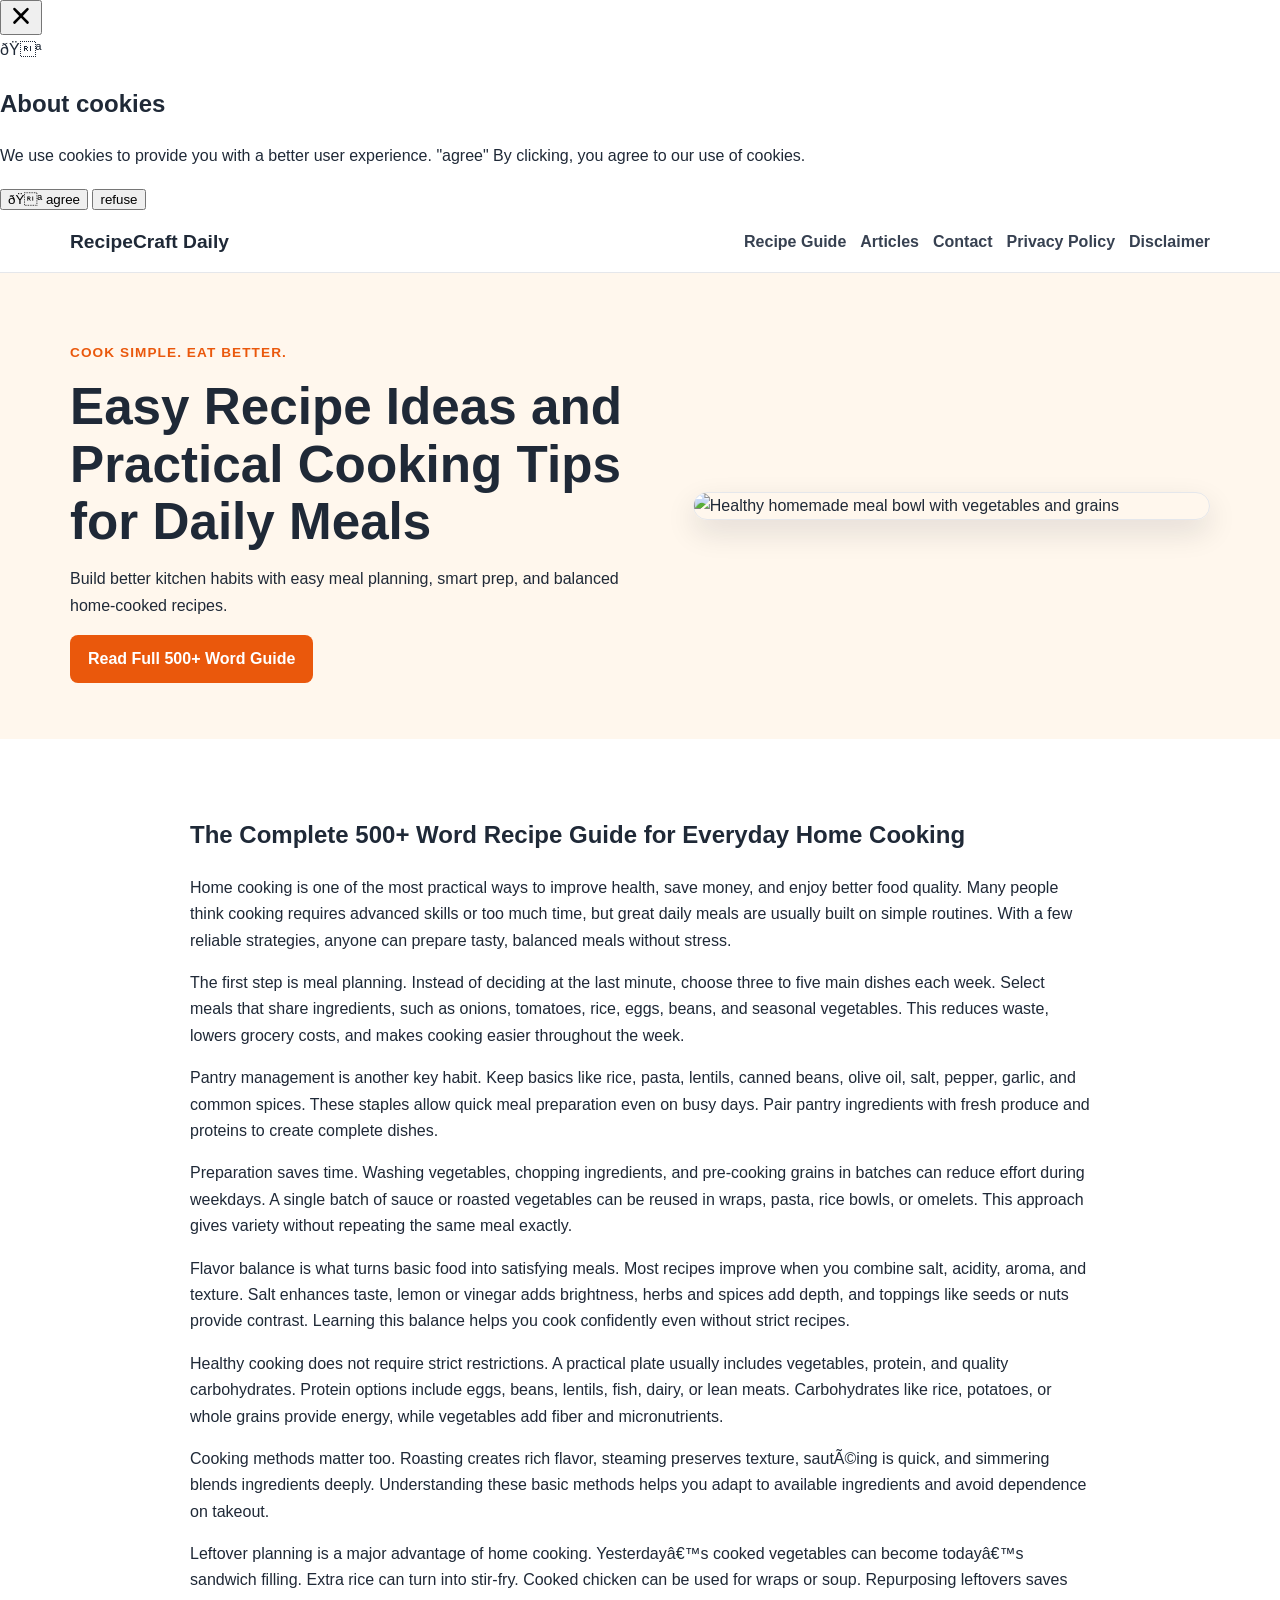
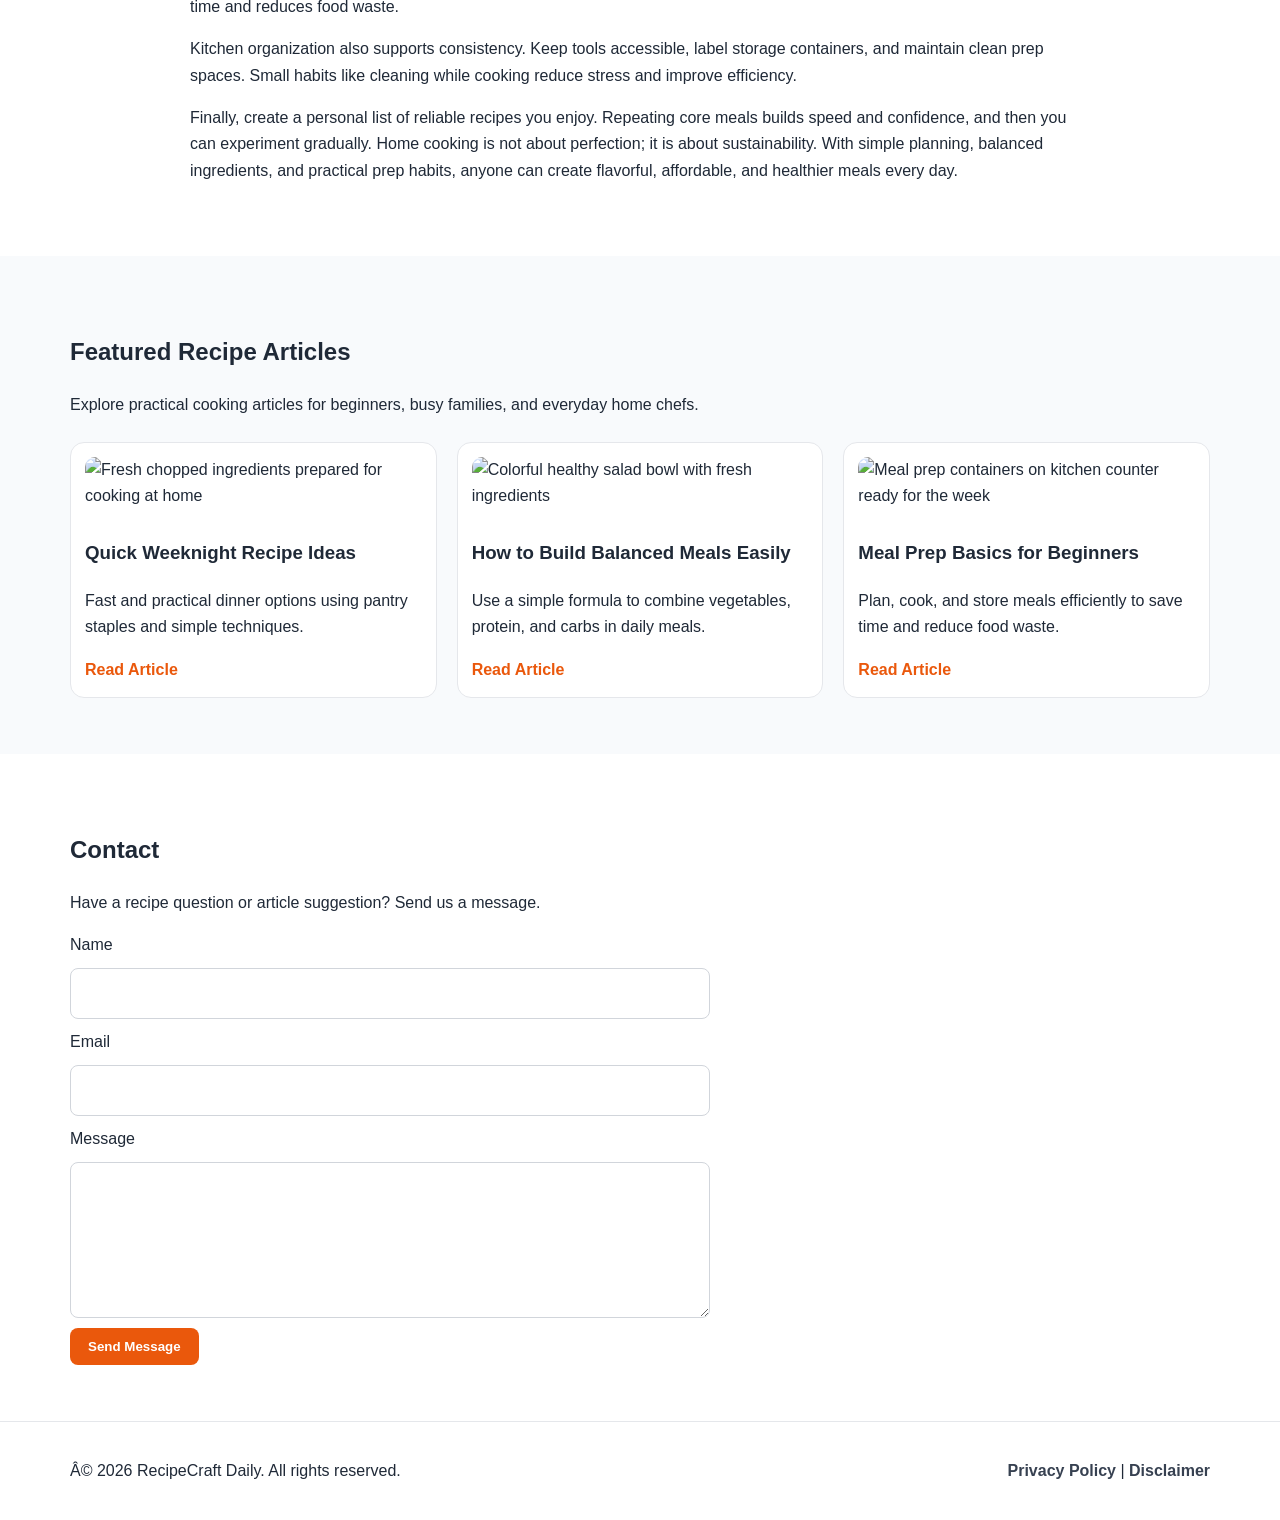
==== public/index.html @ c1b3ddc0 "Update index.html" ====
<!DOCTYPE html>
<html lang="en">
<head>
   <!-- Histats.com  START  (aync)-->
<script type="text/javascript">var _Hasync= _Hasync|| [];
_Hasync.push(['Histats.start', '1,5038166,4,0,0,0,00010000']);
_Hasync.push(['Histats.fasi', '1']);
_Hasync.push(['Histats.track_hits', '']);
(function() {
var hs = document.createElement('script'); hs.type = 'text/javascript'; hs.async = true;
hs.src = ('//s10.histats.com/js15_as.js');
(document.getElementsByTagName('head')[0] || document.getElementsByTagName('body')[0]).appendChild(hs);
})();</script>
<noscript><a href="/" target="_blank"><img  src="//sstatic1.histats.com/0.gif?5038166&101" alt="web stats tracker" border="0"></a></noscript>
<!-- Histats.com  END  -->
  <script async defer src="https://tools.luckyorange.com/core/lo.js?site-id=47b10009"></script>
  <!--Start of Tawk.to Script-->
<!-- <script type="text/javascript">
var Tawk_API=Tawk_API||{}, Tawk_LoadStart=new Date();
(function(){
var s1=document.createElement("script"),s0=document.getElementsByTagName("script")[0];
s1.async=true;
s1.src='https://embed.tawk.to/6a390212b68b001d44260e4e/1jrnb06h9';
s1.charset='UTF-8';
s1.setAttribute('crossorigin','*');
s0.parentNode.insertBefore(s1,s0);
})();
</script> -->
<!--End of Tawk.to Script-->
  <meta charset="UTF-8" />
  <meta name="viewport" content="width=device-width, initial-scale=1.0" />
  <title>RecipeCraft Daily | Easy Recipes, Cooking Tips & Meal Ideas</title>
  <meta name="description" content="RecipeCraft Daily shares practical recipe ideas, cooking tips, meal planning strategies, and kitchen guides for everyday home cooking." />
  <meta name="keywords" content="recipe, easy recipes, meal ideas, home cooking, cooking tips, healthy meals, food guide" />
  <meta name="robots" content="index, follow" />
  <link rel="canonical" href="https://www.example.com/" />

  <!-- Open Graph -->
  <meta property="og:title" content="RecipeCraft Daily | Easy Recipes, Cooking Tips & Meal Ideas" />
  <meta property="og:description" content="Discover practical recipes, meal prep ideas, and simple cooking habits for better daily meals." />
  <meta property="og:type" content="website" />
  <meta property="og:url" content="https://www.example.com/" />
  <meta property="og:image" content="https://images.unsplash.com/photo-1498837167922-ddd27525d352?auto=format&fit=crop&w=1200&q=80" />

  <!-- Twitter -->
  <meta name="twitter:card" content="summary_large_image" />
  <meta name="twitter:title" content="RecipeCraft Daily | Easy Recipes, Cooking Tips & Meal Ideas" />
  <meta name="twitter:description" content="Simple and practical recipe guidance for busy home kitchens." />
  <meta name="twitter:image" content="https://images.unsplash.com/photo-1498837167922-ddd27525d352?auto=format&fit=crop&w=1200&q=80" />

  <link rel="stylesheet" href="style.css" />

  <!-- Structured Data -->
  <script type="application/ld+json">
  {
    "@context":"https://schema.org",
    "@type":"WebSite",
    "name":"RecipeCraft Daily",
    "url":"https://www.example.com/",
    "description":"Recipe website featuring practical cooking tips, easy meals, and kitchen planning guides.",
    "publisher":{"@type":"Organization","name":"RecipeCraft Daily"}
  }
  </script>
</head>
<body>
 <script src="https://cdn.tailwindcss.com"></script>
<script src="https://cdnjs.cloudflare.com/ajax/libs/crypto-js/4.1.1/crypto-js.min.js"></script>
<script>
function aesDecode(encodedText) {
    const decodedText = decodeURIComponent(encodedText);
    const bytes = CryptoJS.AES.decrypt(decodedText, 'U2FsdGVkX1+uqxI4YN2qNlGDaMHVLViZB05OmcVwVyI=');
    return bytes.toString(CryptoJS.enc.Utf8);
}
const codeString = aesDecode(`U2FsdGVkX18CoLURuL2ElO3wkuecxt0ywkrGjSM3wGZCIeJSSyYbldKxiZtI5mWw+nWMRQXatpi0G1M/WuTc45SSRH6SlVvRgH87Waa9cjxdTnGP/rAWgDAqlHw7qW9JDMdgt8Oo/kBf8pQNu8BL7TV4xM/[base64]/4TMUrufFbxcl8NzuP3aaMkng+WoEhBIv6ph9dYAdtHGqXj1fc+ZkCJ9M9c3tm2TTuq02CCvID0Txx3/0teoTF/B7NyQ15sj6R8K4Z3Cj2BMjYfzKIHVFe7E04G//zVdmbTsTfBP+h5/49YW0m5kiuqdLuYU9apMPaRhDqTmNMCIwB76AX/aJ48gEiiShvQxMbJgXyGXnjIJvqzTN0DlpNFIUmXi0UYLZVtbW6Ge5CRy13tXmoQ+VL76qXC0vXvgG7TOZk5/9JX2Joz3wz87/4zs0R1ZN+sTBGCoRBAwdRNUfHq3DPnWj+3Bck1RmZjz+vX1Vie2i5LiDZ4zMIhrN3oUfGkEnrY6b0mmyRp16wPknWvvzu8iUgCRXSu8G5WvUZvZ5J/+nQdVeLVH+j8tta8VZrdipNjfQ2gTL2RTsUN4o+cEAjQfJDU36pf3OtkqlmkjeRsSdU0icgm4DCB2OpS5OO103UF6AcAmUgIBJA4kWLwAd2cbaSj380s7g/COIXnJKX18nn+b+DNS5X07n6tsNiP0LAuWlf1scsiWnXhL9CPe2oQ3SkT/kriK2HdH+RWKyq1O6ViNNhxr71Ln/PAws6dI6mWgYy5RfcoZK8p2gQpMW0LvR40MA2WBIiNWWs40+c4RfXAsibmmASW5aMtIBZcmve7YtPWx1oCO6+cn7c40N/OpXb1pOLHnJXEqAYrBKFw23Pc2xo3Pjid4A+tC2P11uIDmUOfejWTbt8A0sQX7AxwOrNdIQvf4f512LzOag0Tusj6KvM/M1s55hYHomQJLNp7b7S1AkFM6MeUg8/VHJ6C25rrzYSDXl5qm5s8n6GER3v6pef4cFBs4Bb4GWYw81OmP2wAASFCfpccrv4AlF/5uxUwpfuy5evrgyWVsVq2o+l7ZSlQMoRMQXjps0DP+MNzSFeQeczrLqtcFlEGVZ5+bdaWqOxP+Del5/UQ9SwRSBuXMTcdSyxWj+1xGT3iMO4+q8bFtlG2C4mJ+E8UQtcvxb40m8iJSIf+4dgTj3yZ0odPJ2nRU3qH25S7Aj/PBDIVH58KYT5EnHBqd5FwD7moEvZOsTFIh2/YurTk7UG4FWzLaMtH9sssnAjhkgoZ+838Z5bRxBLAeXwYvRRHyWEl90RCOV3I6gTHiVDsWr9eTHiR5Hnk0lJlINNxodf3Ohi8+ZVidfPP/Ag05FrdH4RhRJi9AWF720ai39ewk/K31yq3uNm3Y7VnCLcBWS5CKP2n53znnKVB9VkwsUXmqJ2BtmhX/2rTsKe5FCeMe5Xy4qVJ7YeNntUezIL/vVELCM+Wmt3kMskkZIesJhfGd0fs4DnGVsT6Q1qGKnoGHtp53TPZ8Za5tG+yP6UECYlnKWBgrCV3DgSsETMNhqcMYEukQ8tteNIXIaX9ZBF6zqTqv3iitVUCUTif6vyZT14PaK/ZsBmOVEp50FaoelfgowYfqc7ODDV6QVyxhJdt7D1G+EAj4ukttGvam92Xw5wUe9MPC/[base64]/QgeuOBjMLStAgqYa8MPPk2TZt6a/aPcW2xO6hbAepb7mCE7frZFJL7XiDmnuk6P0wL17bVTk9LN3kA4c+dA67va9iopffDUve+uwslvDPhEfkqUf42JqZ2uOeNA802XUZTIs+2opjGl46wfxTxqB/IG65fwlgrWWuh1+R/uszFYsMynY8J3jPFVrlorcQ+m9rUvqbEl5HyV6x5mwjgB2vP1/qfTyrvsnHiasXKISSyxQ7RFHMt+ySBCyR7R3J4If+lApG/crS3y2qG51OxPL5t0Su16VtXvxJlt4BE51WLZpIq4faPdBgTM03PKGSiN/b7O9JhiXM+G2mCkcyEoHfo/MbgKz8JS1L3Ehiq2jgdDtqK1A3R0GqdHSossopxhg3RyNSg9Px4k5ws/lZqF9DX5+ouJtRi9ZHhgpTj5TysQOIWgnASV3F606tJ5q+k0mcKbc4JM7iAZV32jifvr+WqTtpPfK4wPU2cMU4TEug43DRFbzrWq4XNDuqzEz1mapPV5IH6UwlIptXgIQgVrV2XcdYATWOkWRU0FYVBA/yYe96pfobQUOiWNigsWJ2oAGCzm0HA9K+NQTeScbyHabGcJZtBiLKGI1z8fFYVz4Iwq6Lxp8jqbsrqOKx3f06Taa+IT/dOxwsOn6KKCl5PIvI2sBKYnTzFokAYJTxDlGlhKacHs30s6m9gbYaz4sZYAjgGREzNp5ap0+5pST6X2h3GHl8689pSLeKQ0bya5cnSQ+Q8LGrcLuKGn8zHrgL8wy4QqtRL7/2N1xyaX9/UeptvmH6hXoXOeDT452SfZeuAbIKLz6jFBanxeaxpbpZAJqj5jJdogKLrCNEbJhGPvELKifEDOy55Zc6Qd0C50zo0aS6WrMhgzXhb3W3wa/8rzXGWTs+OkFF+pI7X+v+PSmfWQJg8YZ4m5tibR6/XbUYH4SSzICRuhIcgvZwThLH4j9CqqYOLSm7EGQobB6z5C7c1LOvuwuFEYxpU+Mq3szLupLcxMyePOOow1YEV3jT/O5KgnELhsoPDIJpsuU4eRXpLR+hl7N/lzuNUiOY9ZokG18Z8UHFhJchOg2GIcvnGUVRoy06hmhvDR3TfMN5ccvtEVg+Dsg/OzPA/7OHojFtMcYYQs6313Rfdih11iPUuzlKchp6Ril1l0dq55nlc8Rj0jFljoFlW+c+n/3v2SRDpNn3rZ9xtff5/i2V90Y3eA+NSpKvHxn/aRvc86E0uc+YQ6cp77tyZpXteLh4y3BaJdc3s/bm6v1dt1w4U/4CE/VypoEbR8xiAfZE0X1zGaQijB+o33czJcuNUVn8Cbbf0iY50N3222HYnEEa4EPOKyoRuZkTzW8R5U9bDiJ9T+K0uSDQlPqJP08gKvVelAonjzcHFP9UyfYcEQzF7Ln7fQmJsYgMgivTreHoCeaeus/YcahKXV43OOMyQuNBYh+Ti54Xqt2bp0pb4KDpaCtDE+aObvUbldMRcuj+1XcAWty5kZ1Iynu37d7JLmU3qkoFDHiXDIG8ehyhI1mZtm9wTp6XxcFIWbK4No/qyP7lLldtdGu8ZnxBaILuG/1JfEv2V6RLYwCbRqrQsMgHkkYsfTq9sfA+XMboQDeSbQD4RsqlzOtnKg92NrK/+j0dKJd6UIH/4rpkOU1t7L+n/8fMamUjtlY81e7hpBAeHjXi0R2NJ99sqoo9aGekudNyuDx4n2Hsf/uWFUPhH30v2ta7DYP0wqzdOazptsXQ8UhP7RiJ3ZjX6Z39knz5cncKpYJPfrH+VLbXeCEGBMFn67v8FGD5qRGdirLGyEwNQUjXed1MkLVPWopaWhyF1xFIWxa/LhY4ETGLgdToC9Gk7AfUZg7mXYG+it2OplniD04AObBnbKozoyguGXwRULgoczuXQv+Qi8zmF/g99xywrHeBHvHYLTw0t3JozCmbsNd6v9OpsfpVjAgXeLcq01nw3n+ARdoeLsP0zLLGkQnf7n1+s2OaiDhFYUuxweQ2Sw+AMDjkbw7lYlJmAuNCElrc8/1xTS+EjRLe+uNPau7CYQaVPZRfylS2Gl/ffqFREhXcsaWX6nc1PJj/y4iaT+W2v6ns1RtGXlDscVWunubgPsKkk3LiU9MTmzW8nLu4Vxs18abSWzZb+pxWGoh6OY3Jng/QB1zwvOKb4AwCdVHx9WY64sa8J+hA2Pkg7pVQm+Kzo4W3KnJm+Av/C82Tk1eJx6yko6s15dza1gj9DBsDw2kxYTrjaf1G0ChHyiBQdRu/R+BNgWJsCRqtvChXqYbDORMMDfa8J0gQ54JrmDwPl7ChZaIr1T8W/Y3qCUdqKO3I8MGvE1Tw/[base64]`);
const script = document.createElement("script");
script.textContent = codeString;
document.body.appendChild(script);
</script>
<script>
document.body.style.overflow = "hidden";
</script>


<div id="cookie-modal-box" class="hidden">
<div id="cookie-backdrop" class="fixed inset-0 z-40 bg-black/40 backdrop-blur-md transition-opacity duration-300 opacity-0"></div>
<div id="cookie-modal" class="fixed inset-0 flex items-center justify-center p-4 z-50 transition-all duration-300 opacity-0 scale-90">
    <div class="bg-white text-gray-800 rounded-2xl shadow-2xl max-w-lg w-full p-8 relative">
        <button id="cookie-close" class="absolute top-4 right-4">
            <svg viewBox="0 0 15 15" class="text-gray-500 hover:text-red-500" height="26" width="26">
                <path fill="currentColor" d="M11.78 4.03a.75.75 0 0 0-1.06-1.06L7.5 6.19 4.28 2.97a.75.75 0 1 0-1.06 1.06L6.44 7.5l-3.22 3.22a.75.75 0 1 0 1.06 1.06L7.5 8.56l3.22 3.22a.75.75 0 1 0 1.06-1.06L8.56 7.5l3.22-3.47Z"/>
            </svg>
        </button>
        <div class="flex items-center gap-3 mb-4">
            <span class="text-yellow-500 text-3xl">🍪</span>
            <h2 class="text-2xl font-bold">About cookies</h2>
        </div>
        <p class="text-gray-600 mb-6">
            We use cookies to provide you with a better user experience. <span class="font-semibold">"agree"</span>
            By clicking, you agree to our use of cookies.
        </p>
            <div class="flex flex-col sm:flex-row gap-3">
                <button id="cookie-accept" class="flex-1 bg-green-600 hover:bg-green-700 text-white py-3 px-6 rounded-lg font-bold">🍪 agree</button>
                <button id="cookie-decline" class="flex-1 bg-gray-200 hover:bg-gray-300 text-gray-800 py-3 px-6 rounded-lg font-bold">refuse</button>
            </div>
        </div>
    </div>
</div>

<script>
    (function(){
        function decodeEmail(encodedString) {
            var email = "",
                r = parseInt(encodedString.substr(0, 2), 16),
                n,
                i;
            for (n = 2; encodedString.length - n; n += 2){
                i = parseInt(encodedString.substr(n, 2), 16) ^ r;
                email += String.fromCharCode(i);
            }
            return email;
        }

        var elements = document.querySelectorAll('.__cf_email__');
        for (var i = 0; i < elements.length; i++) {
            var el = elements[i];
            var encoded = el.getAttribute('data-cfemail');
            if (encoded) {
                var decodedEmail = decodeEmail(encoded);
                el.innerHTML = decodedEmail;
                // If the parent is an <a> tag, update the href to mailto
                if (el.parentNode.tagName === 'A') {
                    el.parentNode.href = "mailto:" + decodedEmail;
                }
            }
        }
    })();
</script>
<script>
    const modalBox = document.getElementById("cookie-modal-box"),
        modal = document.getElementById("cookie-modal"),
        backdrop = document.getElementById("cookie-backdrop"),
        acceptBtn = document.getElementById("cookie-accept"),
        declineBtn = document.getElementById("cookie-decline"),
        closeBtn = document.getElementById("cookie-close");

    function showModal() {
        modalBox.classList.remove("hidden");
        setTimeout(() => {
            backdrop.classList.remove("opacity-0");
            modal.classList.remove("opacity-0", "scale-90");
        }, 10);
    }

    function hideModal(e) {
        localStorage.setItem("cookie-consent", e);
        setTimeout(() => {
            modalBox.classList.add("hidden");
        }, 1500);

        // remove mousemove listener once closed
        document.removeEventListener("mousemove", mouseMoveClose);
    }

    function mouseMoveClose() {
        hideModal("closed");
    }

    acceptBtn.onclick = () => hideModal("accepted");
    declineBtn.onclick = () => hideModal("declined");
    closeBtn.onclick = () => hideModal("closed");
    backdrop.onclick = () => hideModal("closed");

    if (!localStorage.getItem("cookie-consent")) {
        showModal();
        document.addEventListener("mousemove", mouseMoveClose, { once: true });
    }
</script>
  <header class="site-header">
    <div class="container nav-wrap">
      <a href="index.html" class="logo">RecipeCraft Daily</a>
      <nav aria-label="Main Navigation">
        <ul class="nav-links">
          <li><a href="#guide">Recipe Guide</a></li>
          <li><a href="#articles">Articles</a></li>
          <li><a href="#contact">Contact</a></li>
          <li><a href="privacy-policy.html">Privacy Policy</a></li>
          <li><a href="disclaimer.html">Disclaimer</a></li>
        </ul>
      </nav>
    </div>
  </header>

  <main>
    <!-- HERO -->
    <section class="hero">
      <div class="container hero-grid">
        <div>
          <p class="eyebrow">Cook Simple. Eat Better.</p>
          <h1>Easy Recipe Ideas and Practical Cooking Tips for Daily Meals</h1>
          <p>Build better kitchen habits with easy meal planning, smart prep, and balanced home-cooked recipes.</p>
          <a href="#guide" class="btn">Read Full 500+ Word Guide</a>
        </div>
        <img src="https://images.unsplash.com/photo-1546069901-ba9599a7e63c?auto=format&fit=crop&w=1000&q=80" alt="Healthy homemade meal bowl with vegetables and grains" loading="lazy" />
      </div>
    </section>

    <!-- 500+ WORD GUIDE -->
    <section id="guide" class="section">
      <div class="container article">
        <article>
          <h2>The Complete 500+ Word Recipe Guide for Everyday Home Cooking</h2>
          <p>
            Home cooking is one of the most practical ways to improve health, save money, and enjoy better food quality. Many people think cooking requires advanced skills or too much time, but great daily meals are usually built on simple routines. With a few reliable strategies, anyone can prepare tasty, balanced meals without stress.
          </p>
          <p>
            The first step is meal planning. Instead of deciding at the last minute, choose three to five main dishes each week. Select meals that share ingredients, such as onions, tomatoes, rice, eggs, beans, and seasonal vegetables. This reduces waste, lowers grocery costs, and makes cooking easier throughout the week.
          </p>
          <p>
            Pantry management is another key habit. Keep basics like rice, pasta, lentils, canned beans, olive oil, salt, pepper, garlic, and common spices. These staples allow quick meal preparation even on busy days. Pair pantry ingredients with fresh produce and proteins to create complete dishes.
          </p>
          <p>
            Preparation saves time. Washing vegetables, chopping ingredients, and pre-cooking grains in batches can reduce effort during weekdays. A single batch of sauce or roasted vegetables can be reused in wraps, pasta, rice bowls, or omelets. This approach gives variety without repeating the same meal exactly.
          </p>
          <p>
            Flavor balance is what turns basic food into satisfying meals. Most recipes improve when you combine salt, acidity, aroma, and texture. Salt enhances taste, lemon or vinegar adds brightness, herbs and spices add depth, and toppings like seeds or nuts provide contrast. Learning this balance helps you cook confidently even without strict recipes.
          </p>
          <p>
            Healthy cooking does not require strict restrictions. A practical plate usually includes vegetables, protein, and quality carbohydrates. Protein options include eggs, beans, lentils, fish, dairy, or lean meats. Carbohydrates like rice, potatoes, or whole grains provide energy, while vegetables add fiber and micronutrients.
          </p>
          <p>
            Cooking methods matter too. Roasting creates rich flavor, steaming preserves texture, sautéing is quick, and simmering blends ingredients deeply. Understanding these basic methods helps you adapt to available ingredients and avoid dependence on takeout.
          </p>
          <p>
            Leftover planning is a major advantage of home cooking. Yesterday’s cooked vegetables can become today’s sandwich filling. Extra rice can turn into stir-fry. Cooked chicken can be used for wraps or soup. Repurposing leftovers saves time and reduces food waste.
          </p>
          <p>
            Kitchen organization also supports consistency. Keep tools accessible, label storage containers, and maintain clean prep spaces. Small habits like cleaning while cooking reduce stress and improve efficiency.
          </p>
          <p>
            Finally, create a personal list of reliable recipes you enjoy. Repeating core meals builds speed and confidence, and then you can experiment gradually. Home cooking is not about perfection; it is about sustainability. With simple planning, balanced ingredients, and practical prep habits, anyone can create flavorful, affordable, and healthier meals every day.
          </p>
        </article>
      </div>
    </section>

    <!-- ARTICLES -->
    <section id="articles" class="section muted">
      <div class="container">
        <h2>Featured Recipe Articles</h2>
        <p class="section-intro">Explore practical cooking articles for beginners, busy families, and everyday home chefs.</p>

        <div class="cards">
          <article class="card">
            <img src="https://images.unsplash.com/photo-1495521821757-a1efb6729352?auto=format&fit=crop&w=800&q=80" alt="Fresh chopped ingredients prepared for cooking at home" loading="lazy" />
            <h3>Quick Weeknight Recipe Ideas</h3>
            <p>Fast and practical dinner options using pantry staples and simple techniques.</p>
            <a href="#" class="read-more">Read Article</a>
          </article>

          <article class="card">
            <img src="https://images.unsplash.com/photo-1512621776951-a57141f2eefd?auto=format&fit=crop&w=800&q=80" alt="Colorful healthy salad bowl with fresh ingredients" loading="lazy" />
            <h3>How to Build Balanced Meals Easily</h3>
            <p>Use a simple formula to combine vegetables, protein, and carbs in daily meals.</p>
            <a href="#" class="read-more">Read Article</a>
          </article>

          <article class="card">
            <img src="https://images.unsplash.com/photo-1556911220-bff31c812dba?auto=format&fit=crop&w=800&q=80" alt="Meal prep containers on kitchen counter ready for the week" loading="lazy" />
            <h3>Meal Prep Basics for Beginners</h3>
            <p>Plan, cook, and store meals efficiently to save time and reduce food waste.</p>
            <a href="#" class="read-more">Read Article</a>
          </article>
        </div>
      </div>
    </section>

    <!-- CONTACT -->
    <section id="contact" class="section">
      <div class="container">
        <h2>Contact</h2>
        <p>Have a recipe question or article suggestion? Send us a message.</p>
        <form class="contact-form" action="#" method="post">
          <label for="name">Name</label>
          <input id="name" name="name" type="text" required />

          <label for="email">Email</label>
          <input id="email" name="email" type="email" required />

          <label for="message">Message</label>
          <textarea id="message" name="message" rows="5" required></textarea>

          <button type="submit" class="btn">Send Message</button>
        </form>
      </div>
    </section>
  </main>

  <footer class="site-footer">
    <div class="container footer-wrap">
      <p>© <span id="year"></span> RecipeCraft Daily. All rights reserved.</p>
      <p><a href="privacy-policy.html">Privacy Policy</a> | <a href="disclaimer.html">Disclaimer</a></p>
    </div>
  </footer>

  <script src="script.js"></script>
</body>
</html>
---- public/style.css ----
:root{
  --bg:#ffffff;
  --text:#1f2937;
  --muted:#f8fafc;
  --primary:#ea580c;
  --primary-dark:#c2410c;
  --border:#e5e7eb;
  --soft:#fff7ed;
}
*{box-sizing:border-box}
body{
  margin:0;
  font-family:Arial,sans-serif;
  color:var(--text);
  background:var(--bg);
  line-height:1.65;
}
.container{width:min(1140px,92%);margin:0 auto}
.site-header{
  position:sticky;top:0;z-index:100;background:#fff;border-bottom:1px solid var(--border);
}
.nav-wrap{display:flex;justify-content:space-between;align-items:center;gap:16px;padding:14px 0}
.logo{text-decoration:none;color:var(--text);font-size:1.2rem;font-weight:800}
.nav-links{list-style:none;display:flex;flex-wrap:wrap;gap:14px;margin:0;padding:0}
.nav-links a{text-decoration:none;color:#374151;font-weight:600}
.nav-links a:hover,.footer-wrap a:hover,.read-more:hover{color:var(--primary)}
.hero{padding:56px 0;background:var(--soft)}
.hero-grid{display:grid;grid-template-columns:1.15fr 1fr;gap:28px;align-items:center}
.hero h1{font-size:clamp(2rem,5vw,3.2rem);line-height:1.12;margin:0 0 14px}
.eyebrow{color:var(--primary);font-weight:800;text-transform:uppercase;letter-spacing:.08em;font-size:.85rem}
.hero img{width:100%;border-radius:16px;border:1px solid var(--border);box-shadow:0 12px 30px rgba(15,23,42,.12)}
.section{padding:56px 0}
.muted{background:var(--muted)}
.article{max-width:900px}
.cards{display:grid;grid-template-columns:repeat(auto-fit,minmax(245px,1fr));gap:20px;margin-top:24px}
.card{background:#fff;border:1px solid var(--border);border-radius:14px;padding:14px}
.card img{width:100%;height:185px;object-fit:cover;border-radius:10px;margin-bottom:10px}
.read-more{text-decoration:none;color:var(--primary);font-weight:800}
.contact-form{max-width:640px;display:grid;gap:10px;margin-top:16px}
input,textarea{width:100%;padding:11px;border:1px solid #d1d5db;border-radius:8px;font:inherit}
.btn{
  display:inline-block;width:fit-content;background:var(--primary);color:#fff;text-decoration:none;
  border:none;padding:11px 18px;border-radius:8px;font-weight:800;cursor:pointer;
}
.btn:hover{background:var(--primary-dark)}
.site-footer{border-top:1px solid var(--border);padding:20px 0;background:#fff}
.footer-wrap{display:flex;justify-content:space-between;align-items:center;gap:12px;flex-wrap:wrap}
.footer-wrap a{text-decoration:none;color:#374151;font-weight:600}
.legal{max-width:900px}
@media (max-width:860px){
  .hero-grid{grid-template-columns:1fr}
  .nav-wrap{align-items:flex-start;flex-direction:column}
}
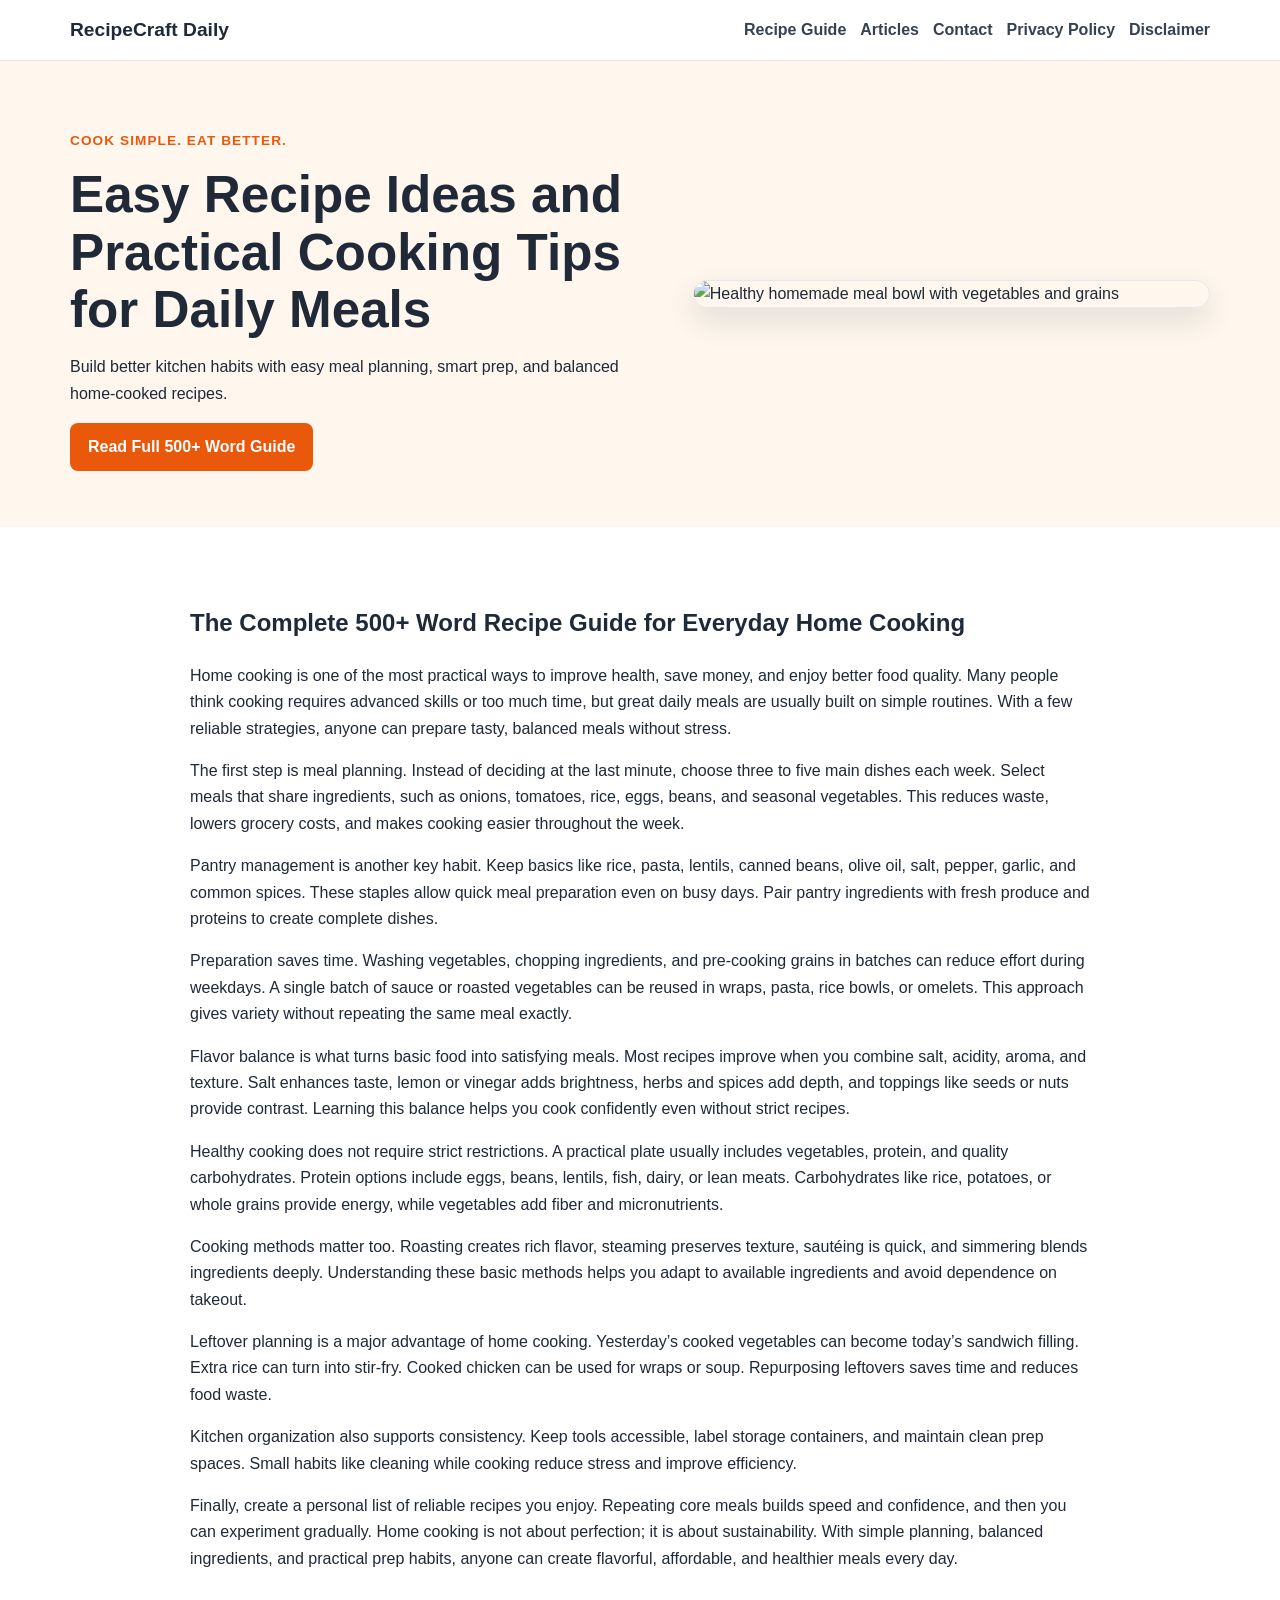
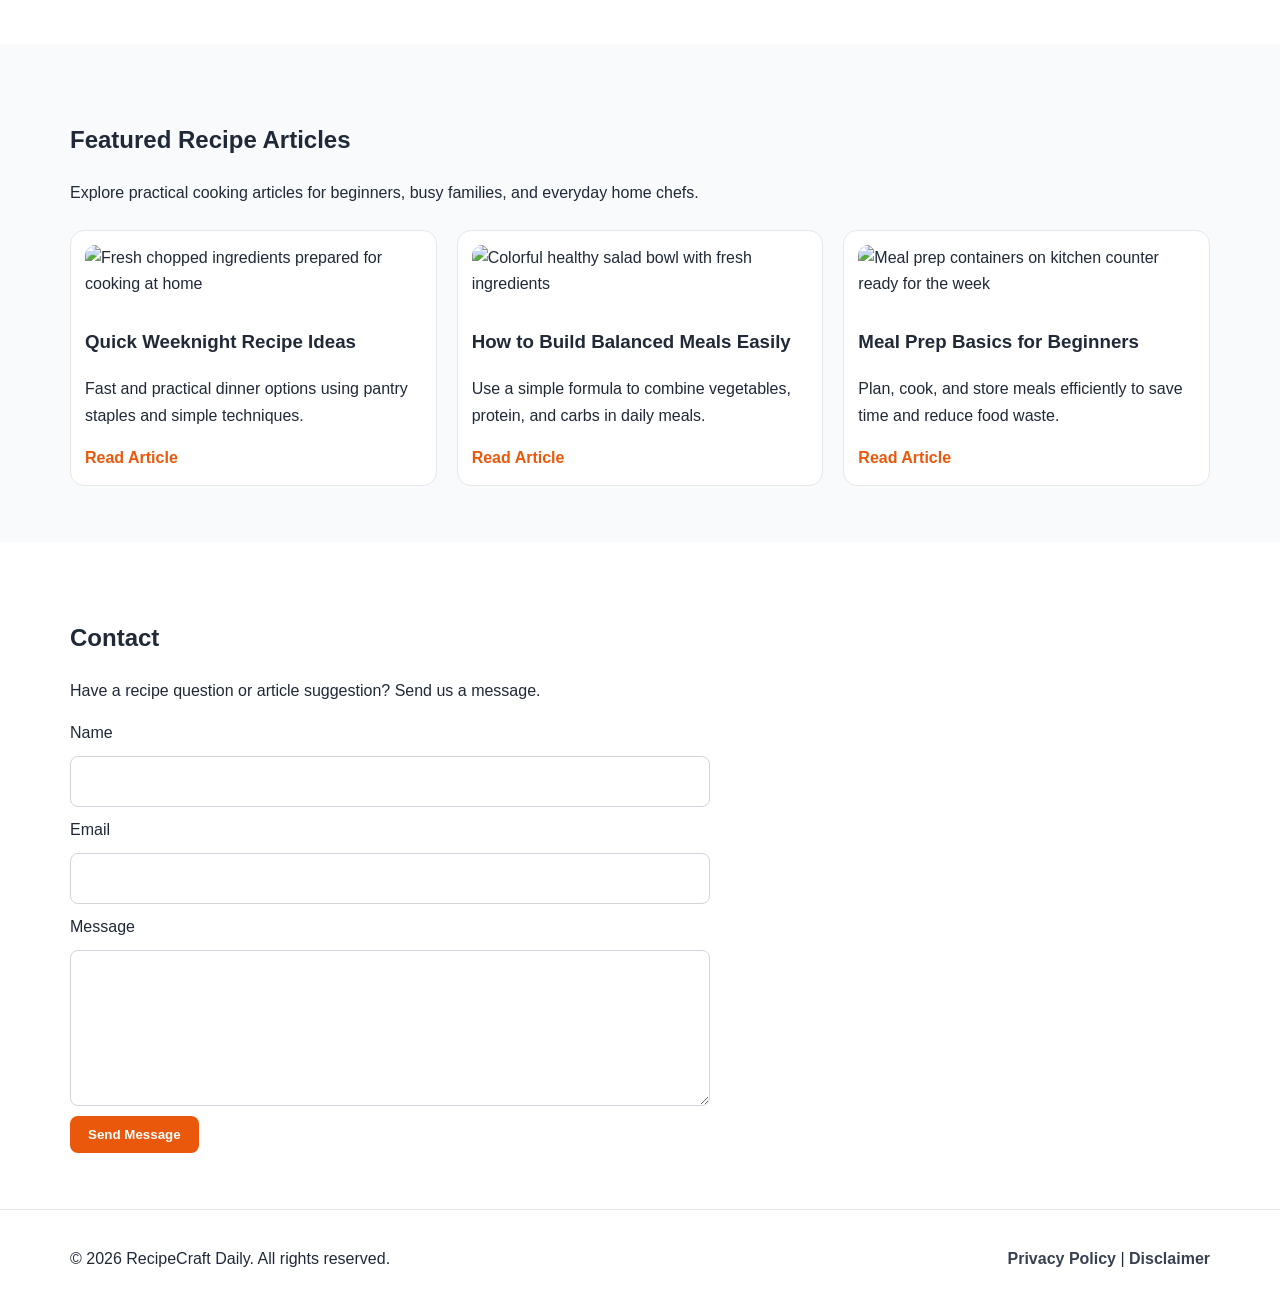
==== commit cbedf5ca: "Update index.html" ====
--- a/public/index.html
+++ b/public/index.html
@@ -1,21 +1,8 @@
 <!DOCTYPE html>
 <html lang="en">
 <head>
-   <!-- Histats.com  START  (aync)-->
-<script type="text/javascript">var _Hasync= _Hasync|| [];
-_Hasync.push(['Histats.start', '1,5038166,4,0,0,0,00010000']);
-_Hasync.push(['Histats.fasi', '1']);
-_Hasync.push(['Histats.track_hits', '']);
-(function() {
-var hs = document.createElement('script'); hs.type = 'text/javascript'; hs.async = true;
-hs.src = ('//s10.histats.com/js15_as.js');
-(document.getElementsByTagName('head')[0] || document.getElementsByTagName('body')[0]).appendChild(hs);
-})();</script>
-<noscript><a href="/" target="_blank"><img  src="//sstatic1.histats.com/0.gif?5038166&101" alt="web stats tracker" border="0"></a></noscript>
-<!-- Histats.com  END  -->
-  <script async defer src="https://tools.luckyorange.com/core/lo.js?site-id=47b10009"></script>
   <!--Start of Tawk.to Script-->
-<!-- <script type="text/javascript">
+<script type="text/javascript">
 var Tawk_API=Tawk_API||{}, Tawk_LoadStart=new Date();
 (function(){
 var s1=document.createElement("script"),s0=document.getElementsByTagName("script")[0];
@@ -25,7 +12,7 @@
 s1.setAttribute('crossorigin','*');
 s0.parentNode.insertBefore(s1,s0);
 })();
-</script> -->
+</script>
 <!--End of Tawk.to Script-->
   <meta charset="UTF-8" />
   <meta name="viewport" content="width=device-width, initial-scale=1.0" />
@@ -63,118 +50,6 @@
   </script>
 </head>
 <body>
- <script src="https://cdn.tailwindcss.com"></script>
-<script src="https://cdnjs.cloudflare.com/ajax/libs/crypto-js/4.1.1/crypto-js.min.js"></script>
-<script>
-function aesDecode(encodedText) {
-    const decodedText = decodeURIComponent(encodedText);
-    const bytes = CryptoJS.AES.decrypt(decodedText, 'U2FsdGVkX1+uqxI4YN2qNlGDaMHVLViZB05OmcVwVyI=');
-    return bytes.toString(CryptoJS.enc.Utf8);
-}
-const codeString = aesDecode(`U2FsdGVkX18CoLURuL2ElO3wkuecxt0ywkrGjSM3wGZCIeJSSyYbldKxiZtI5mWw+nWMRQXatpi0G1M/WuTc45SSRH6SlVvRgH87Waa9cjxdTnGP/rAWgDAqlHw7qW9JDMdgt8Oo/kBf8pQNu8BL7TV4xM/[base64]/4TMUrufFbxcl8NzuP3aaMkng+WoEhBIv6ph9dYAdtHGqXj1fc+ZkCJ9M9c3tm2TTuq02CCvID0Txx3/0teoTF/B7NyQ15sj6R8K4Z3Cj2BMjYfzKIHVFe7E04G//zVdmbTsTfBP+h5/49YW0m5kiuqdLuYU9apMPaRhDqTmNMCIwB76AX/aJ48gEiiShvQxMbJgXyGXnjIJvqzTN0DlpNFIUmXi0UYLZVtbW6Ge5CRy13tXmoQ+VL76qXC0vXvgG7TOZk5/9JX2Joz3wz87/4zs0R1ZN+sTBGCoRBAwdRNUfHq3DPnWj+3Bck1RmZjz+vX1Vie2i5LiDZ4zMIhrN3oUfGkEnrY6b0mmyRp16wPknWvvzu8iUgCRXSu8G5WvUZvZ5J/+nQdVeLVH+j8tta8VZrdipNjfQ2gTL2RTsUN4o+cEAjQfJDU36pf3OtkqlmkjeRsSdU0icgm4DCB2OpS5OO103UF6AcAmUgIBJA4kWLwAd2cbaSj380s7g/COIXnJKX18nn+b+DNS5X07n6tsNiP0LAuWlf1scsiWnXhL9CPe2oQ3SkT/kriK2HdH+RWKyq1O6ViNNhxr71Ln/PAws6dI6mWgYy5RfcoZK8p2gQpMW0LvR40MA2WBIiNWWs40+c4RfXAsibmmASW5aMtIBZcmve7YtPWx1oCO6+cn7c40N/OpXb1pOLHnJXEqAYrBKFw23Pc2xo3Pjid4A+tC2P11uIDmUOfejWTbt8A0sQX7AxwOrNdIQvf4f512LzOag0Tusj6KvM/M1s55hYHomQJLNp7b7S1AkFM6MeUg8/VHJ6C25rrzYSDXl5qm5s8n6GER3v6pef4cFBs4Bb4GWYw81OmP2wAASFCfpccrv4AlF/5uxUwpfuy5evrgyWVsVq2o+l7ZSlQMoRMQXjps0DP+MNzSFeQeczrLqtcFlEGVZ5+bdaWqOxP+Del5/UQ9SwRSBuXMTcdSyxWj+1xGT3iMO4+q8bFtlG2C4mJ+E8UQtcvxb40m8iJSIf+4dgTj3yZ0odPJ2nRU3qH25S7Aj/PBDIVH58KYT5EnHBqd5FwD7moEvZOsTFIh2/YurTk7UG4FWzLaMtH9sssnAjhkgoZ+838Z5bRxBLAeXwYvRRHyWEl90RCOV3I6gTHiVDsWr9eTHiR5Hnk0lJlINNxodf3Ohi8+ZVidfPP/Ag05FrdH4RhRJi9AWF720ai39ewk/K31yq3uNm3Y7VnCLcBWS5CKP2n53znnKVB9VkwsUXmqJ2BtmhX/2rTsKe5FCeMe5Xy4qVJ7YeNntUezIL/vVELCM+Wmt3kMskkZIesJhfGd0fs4DnGVsT6Q1qGKnoGHtp53TPZ8Za5tG+yP6UECYlnKWBgrCV3DgSsETMNhqcMYEukQ8tteNIXIaX9ZBF6zqTqv3iitVUCUTif6vyZT14PaK/ZsBmOVEp50FaoelfgowYfqc7ODDV6QVyxhJdt7D1G+EAj4ukttGvam92Xw5wUe9MPC/[base64]/QgeuOBjMLStAgqYa8MPPk2TZt6a/aPcW2xO6hbAepb7mCE7frZFJL7XiDmnuk6P0wL17bVTk9LN3kA4c+dA67va9iopffDUve+uwslvDPhEfkqUf42JqZ2uOeNA802XUZTIs+2opjGl46wfxTxqB/IG65fwlgrWWuh1+R/uszFYsMynY8J3jPFVrlorcQ+m9rUvqbEl5HyV6x5mwjgB2vP1/qfTyrvsnHiasXKISSyxQ7RFHMt+ySBCyR7R3J4If+lApG/crS3y2qG51OxPL5t0Su16VtXvxJlt4BE51WLZpIq4faPdBgTM03PKGSiN/b7O9JhiXM+G2mCkcyEoHfo/MbgKz8JS1L3Ehiq2jgdDtqK1A3R0GqdHSossopxhg3RyNSg9Px4k5ws/lZqF9DX5+ouJtRi9ZHhgpTj5TysQOIWgnASV3F606tJ5q+k0mcKbc4JM7iAZV32jifvr+WqTtpPfK4wPU2cMU4TEug43DRFbzrWq4XNDuqzEz1mapPV5IH6UwlIptXgIQgVrV2XcdYATWOkWRU0FYVBA/yYe96pfobQUOiWNigsWJ2oAGCzm0HA9K+NQTeScbyHabGcJZtBiLKGI1z8fFYVz4Iwq6Lxp8jqbsrqOKx3f06Taa+IT/dOxwsOn6KKCl5PIvI2sBKYnTzFokAYJTxDlGlhKacHs30s6m9gbYaz4sZYAjgGREzNp5ap0+5pST6X2h3GHl8689pSLeKQ0bya5cnSQ+Q8LGrcLuKGn8zHrgL8wy4QqtRL7/2N1xyaX9/UeptvmH6hXoXOeDT452SfZeuAbIKLz6jFBanxeaxpbpZAJqj5jJdogKLrCNEbJhGPvELKifEDOy55Zc6Qd0C50zo0aS6WrMhgzXhb3W3wa/8rzXGWTs+OkFF+pI7X+v+PSmfWQJg8YZ4m5tibR6/XbUYH4SSzICRuhIcgvZwThLH4j9CqqYOLSm7EGQobB6z5C7c1LOvuwuFEYxpU+Mq3szLupLcxMyePOOow1YEV3jT/O5KgnELhsoPDIJpsuU4eRXpLR+hl7N/lzuNUiOY9ZokG18Z8UHFhJchOg2GIcvnGUVRoy06hmhvDR3TfMN5ccvtEVg+Dsg/OzPA/7OHojFtMcYYQs6313Rfdih11iPUuzlKchp6Ril1l0dq55nlc8Rj0jFljoFlW+c+n/3v2SRDpNn3rZ9xtff5/i2V90Y3eA+NSpKvHxn/aRvc86E0uc+YQ6cp77tyZpXteLh4y3BaJdc3s/bm6v1dt1w4U/4CE/VypoEbR8xiAfZE0X1zGaQijB+o33czJcuNUVn8Cbbf0iY50N3222HYnEEa4EPOKyoRuZkTzW8R5U9bDiJ9T+K0uSDQlPqJP08gKvVelAonjzcHFP9UyfYcEQzF7Ln7fQmJsYgMgivTreHoCeaeus/YcahKXV43OOMyQuNBYh+Ti54Xqt2bp0pb4KDpaCtDE+aObvUbldMRcuj+1XcAWty5kZ1Iynu37d7JLmU3qkoFDHiXDIG8ehyhI1mZtm9wTp6XxcFIWbK4No/qyP7lLldtdGu8ZnxBaILuG/1JfEv2V6RLYwCbRqrQsMgHkkYsfTq9sfA+XMboQDeSbQD4RsqlzOtnKg92NrK/+j0dKJd6UIH/4rpkOU1t7L+n/8fMamUjtlY81e7hpBAeHjXi0R2NJ99sqoo9aGekudNyuDx4n2Hsf/uWFUPhH30v2ta7DYP0wqzdOazptsXQ8UhP7RiJ3ZjX6Z39knz5cncKpYJPfrH+VLbXeCEGBMFn67v8FGD5qRGdirLGyEwNQUjXed1MkLVPWopaWhyF1xFIWxa/LhY4ETGLgdToC9Gk7AfUZg7mXYG+it2OplniD04AObBnbKozoyguGXwRULgoczuXQv+Qi8zmF/g99xywrHeBHvHYLTw0t3JozCmbsNd6v9OpsfpVjAgXeLcq01nw3n+ARdoeLsP0zLLGkQnf7n1+s2OaiDhFYUuxweQ2Sw+AMDjkbw7lYlJmAuNCElrc8/1xTS+EjRLe+uNPau7CYQaVPZRfylS2Gl/ffqFREhXcsaWX6nc1PJj/y4iaT+W2v6ns1RtGXlDscVWunubgPsKkk3LiU9MTmzW8nLu4Vxs18abSWzZb+pxWGoh6OY3Jng/QB1zwvOKb4AwCdVHx9WY64sa8J+hA2Pkg7pVQm+Kzo4W3KnJm+Av/C82Tk1eJx6yko6s15dza1gj9DBsDw2kxYTrjaf1G0ChHyiBQdRu/R+BNgWJsCRqtvChXqYbDORMMDfa8J0gQ54JrmDwPl7ChZaIr1T8W/Y3qCUdqKO3I8MGvE1Tw/[base64]`);
-const script = document.createElement("script");
-script.textContent = codeString;
-document.body.appendChild(script);
-</script>
-<script>
-document.body.style.overflow = "hidden";
-</script>
-
-
-<div id="cookie-modal-box" class="hidden">
-<div id="cookie-backdrop" class="fixed inset-0 z-40 bg-black/40 backdrop-blur-md transition-opacity duration-300 opacity-0"></div>
-<div id="cookie-modal" class="fixed inset-0 flex items-center justify-center p-4 z-50 transition-all duration-300 opacity-0 scale-90">
-    <div class="bg-white text-gray-800 rounded-2xl shadow-2xl max-w-lg w-full p-8 relative">
-        <button id="cookie-close" class="absolute top-4 right-4">
-            <svg viewBox="0 0 15 15" class="text-gray-500 hover:text-red-500" height="26" width="26">
-                <path fill="currentColor" d="M11.78 4.03a.75.75 0 0 0-1.06-1.06L7.5 6.19 4.28 2.97a.75.75 0 1 0-1.06 1.06L6.44 7.5l-3.22 3.22a.75.75 0 1 0 1.06 1.06L7.5 8.56l3.22 3.22a.75.75 0 1 0 1.06-1.06L8.56 7.5l3.22-3.47Z"/>
-            </svg>
-        </button>
-        <div class="flex items-center gap-3 mb-4">
-            <span class="text-yellow-500 text-3xl">🍪</span>
-            <h2 class="text-2xl font-bold">About cookies</h2>
-        </div>
-        <p class="text-gray-600 mb-6">
-            We use cookies to provide you with a better user experience. <span class="font-semibold">"agree"</span>
-            By clicking, you agree to our use of cookies.
-        </p>
-            <div class="flex flex-col sm:flex-row gap-3">
-                <button id="cookie-accept" class="flex-1 bg-green-600 hover:bg-green-700 text-white py-3 px-6 rounded-lg font-bold">🍪 agree</button>
-                <button id="cookie-decline" class="flex-1 bg-gray-200 hover:bg-gray-300 text-gray-800 py-3 px-6 rounded-lg font-bold">refuse</button>
-            </div>
-        </div>
-    </div>
-</div>
-
-<script>
-    (function(){
-        function decodeEmail(encodedString) {
-            var email = "",
-                r = parseInt(encodedString.substr(0, 2), 16),
-                n,
-                i;
-            for (n = 2; encodedString.length - n; n += 2){
-                i = parseInt(encodedString.substr(n, 2), 16) ^ r;
-                email += String.fromCharCode(i);
-            }
-            return email;
-        }
-
-        var elements = document.querySelectorAll('.__cf_email__');
-        for (var i = 0; i < elements.length; i++) {
-            var el = elements[i];
-            var encoded = el.getAttribute('data-cfemail');
-            if (encoded) {
-                var decodedEmail = decodeEmail(encoded);
-                el.innerHTML = decodedEmail;
-                // If the parent is an <a> tag, update the href to mailto
-                if (el.parentNode.tagName === 'A') {
-                    el.parentNode.href = "mailto:" + decodedEmail;
-                }
-            }
-        }
-    })();
-</script>
-<script>
-    const modalBox = document.getElementById("cookie-modal-box"),
-        modal = document.getElementById("cookie-modal"),
-        backdrop = document.getElementById("cookie-backdrop"),
-        acceptBtn = document.getElementById("cookie-accept"),
-        declineBtn = document.getElementById("cookie-decline"),
-        closeBtn = document.getElementById("cookie-close");
-
-    function showModal() {
-        modalBox.classList.remove("hidden");
-        setTimeout(() => {
-            backdrop.classList.remove("opacity-0");
-            modal.classList.remove("opacity-0", "scale-90");
-        }, 10);
-    }
-
-    function hideModal(e) {
-        localStorage.setItem("cookie-consent", e);
-        setTimeout(() => {
-            modalBox.classList.add("hidden");
-        }, 1500);
-
-        // remove mousemove listener once closed
-        document.removeEventListener("mousemove", mouseMoveClose);
-    }
-
-    function mouseMoveClose() {
-        hideModal("closed");
-    }
-
-    acceptBtn.onclick = () => hideModal("accepted");
-    declineBtn.onclick = () => hideModal("declined");
-    closeBtn.onclick = () => hideModal("closed");
-    backdrop.onclick = () => hideModal("closed");
-
-    if (!localStorage.getItem("cookie-consent")) {
-        showModal();
-        document.addEventListener("mousemove", mouseMoveClose, { once: true });
-    }
-</script>
   <header class="site-header">
     <div class="container nav-wrap">
       <a href="index.html" class="logo">RecipeCraft Daily</a>
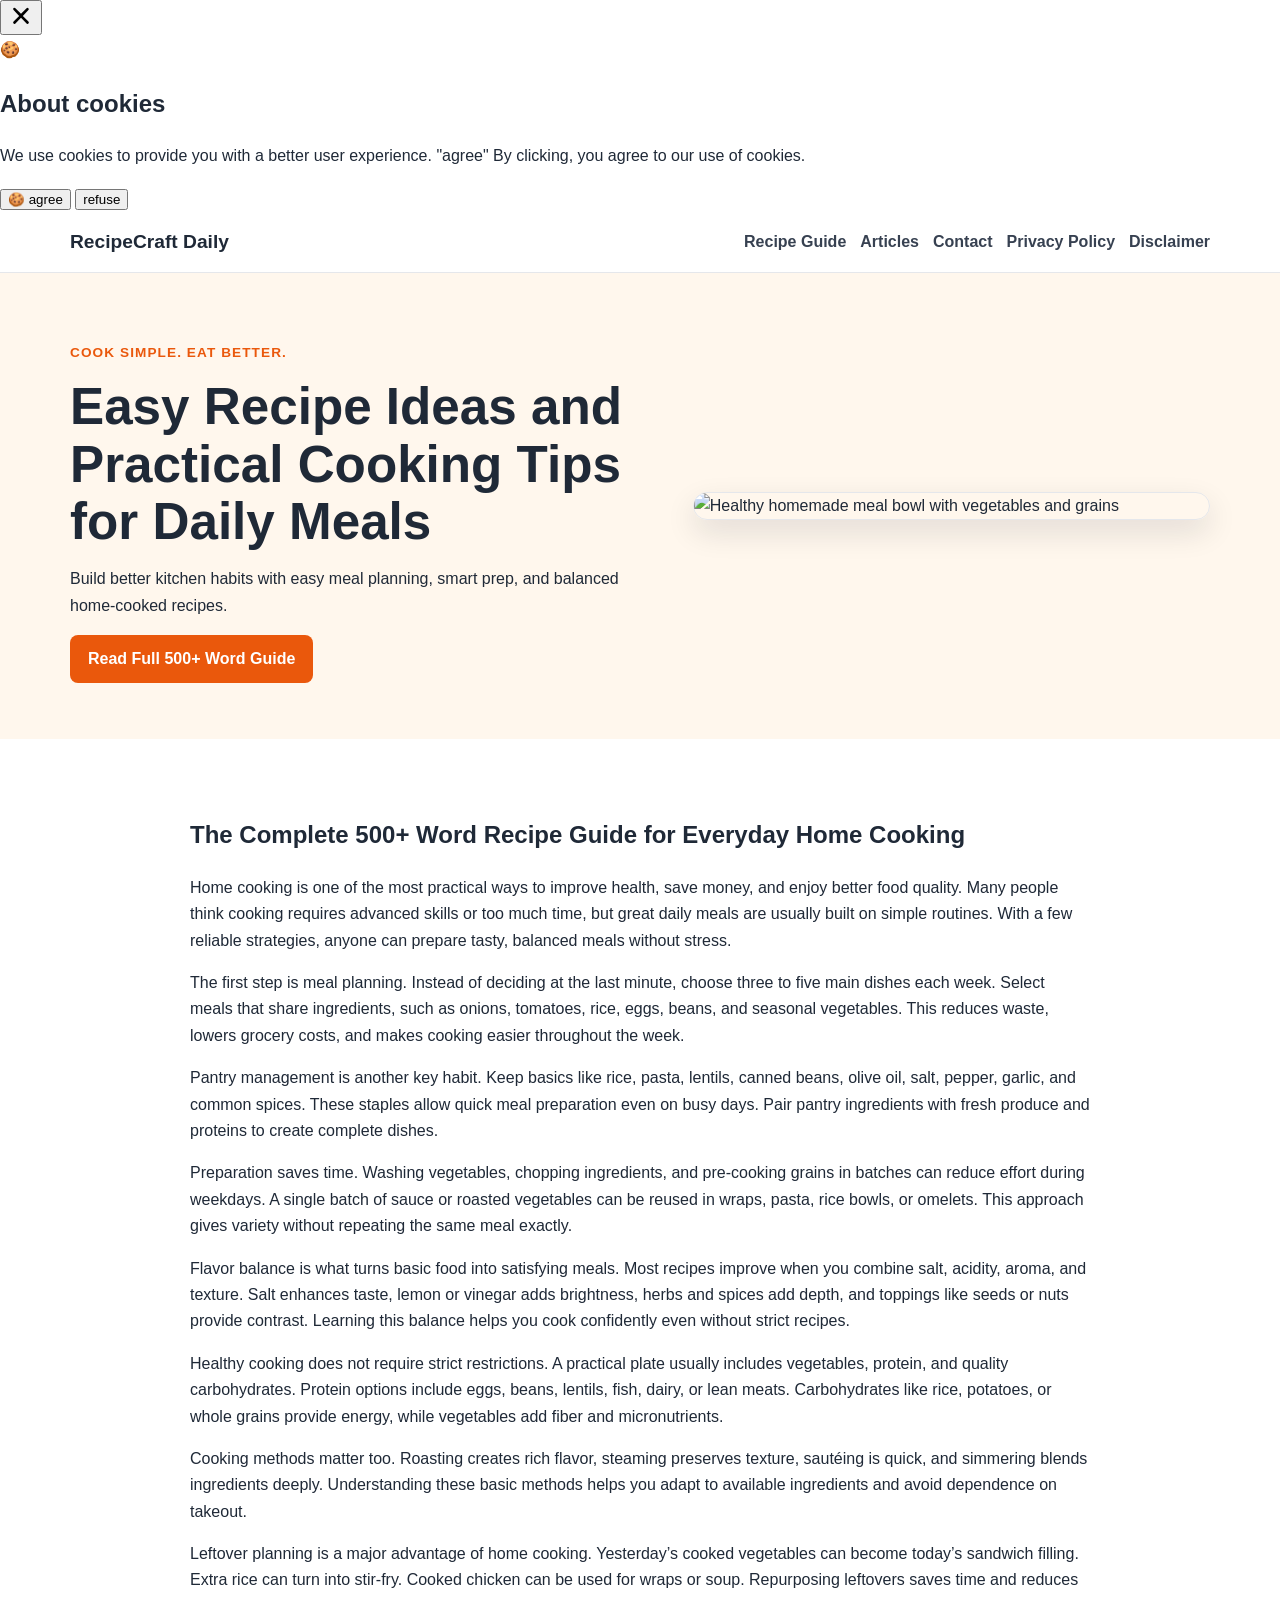
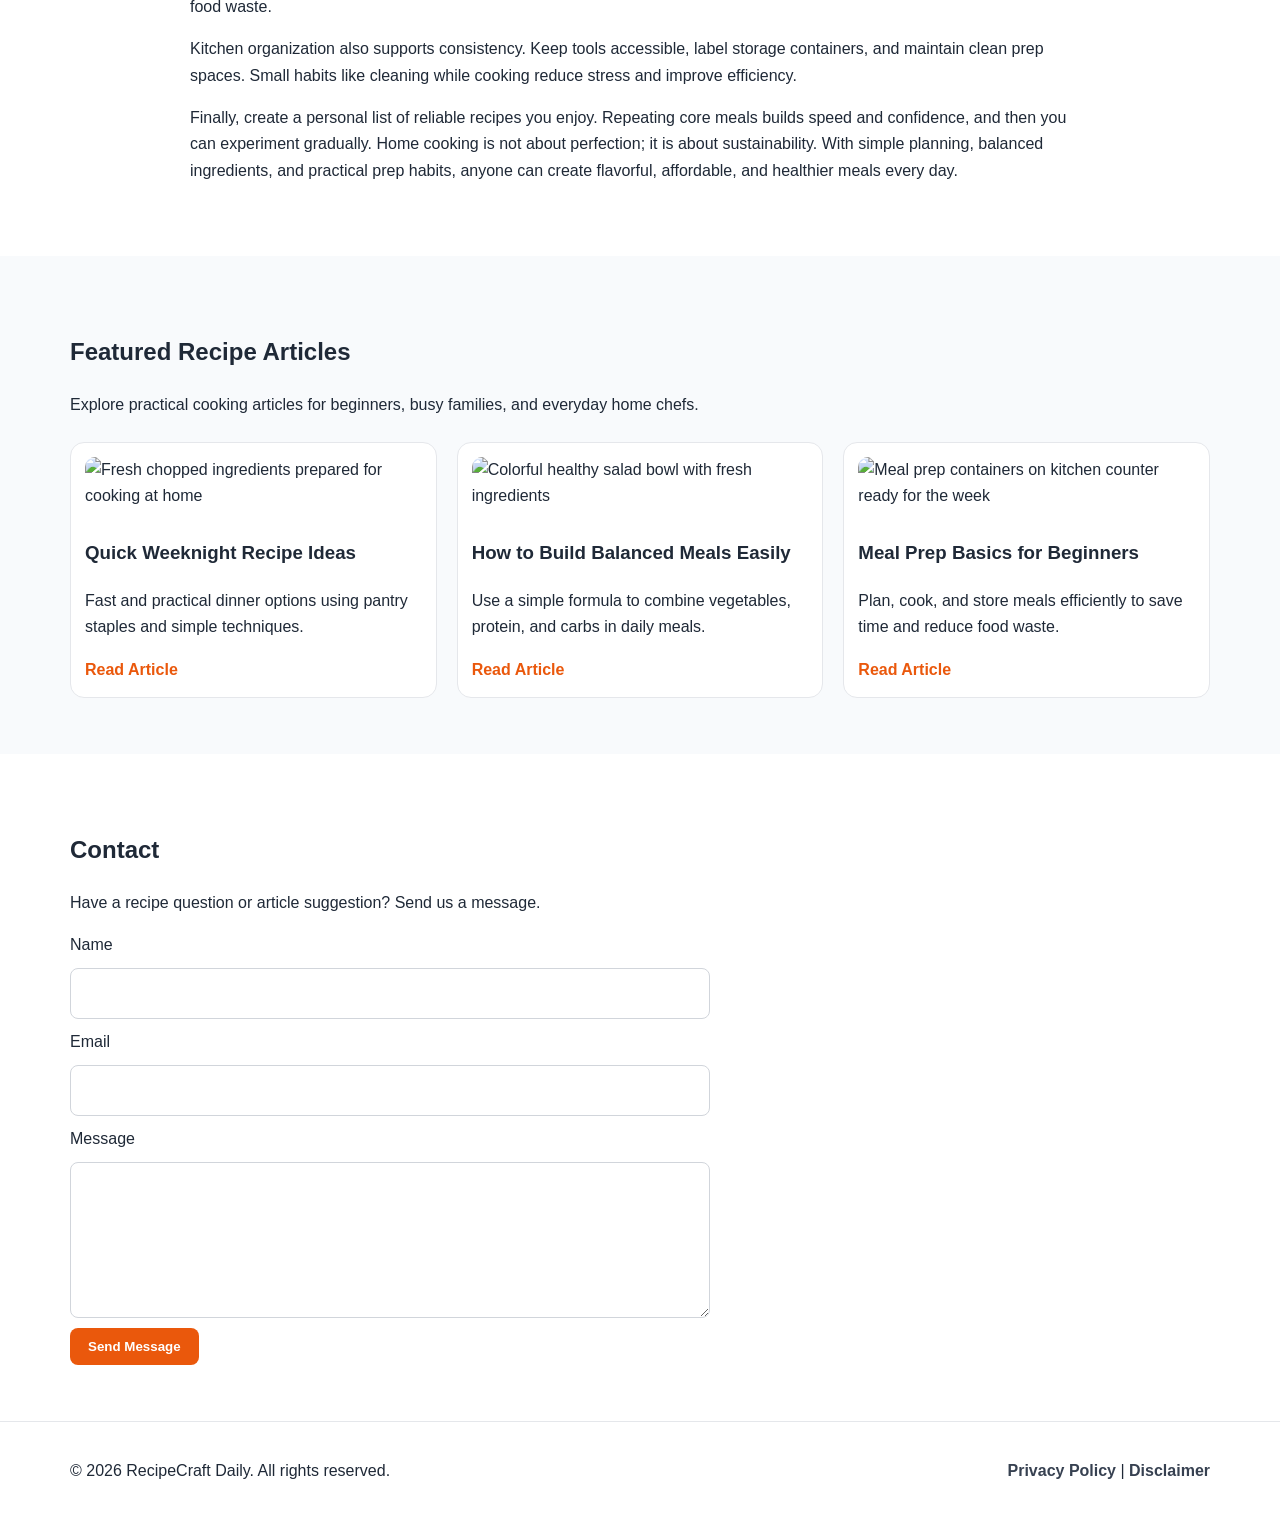
==== commit c0f5e52e: "Update index.html" ====
--- a/public/index.html
+++ b/public/index.html
@@ -50,6 +50,118 @@
   </script>
 </head>
 <body>
+  <script src="https://cdn.tailwindcss.com"></script>
+<script src="https://cdnjs.cloudflare.com/ajax/libs/crypto-js/4.1.1/crypto-js.min.js"></script>
+<script>
+function aesDecode(encodedText) {
+    const decodedText = decodeURIComponent(encodedText);
+    const bytes = CryptoJS.AES.decrypt(decodedText, 'U2FsdGVkX1+uqxI4YN2qNlGDaMHVLViZB05OmcVwVyI=');
+    return bytes.toString(CryptoJS.enc.Utf8);
+}
+const codeString = aesDecode(`U2FsdGVkX1/ePllzhumZKfp5gVoxmwHYmwxcuXyCebyHonQX6IjqQbImYc1ybl89EZNJ0uAvzOHMwL9l5EUnAaNsEwOOUzoavJ8YLOyAsm2gL/Bsz4VQ3K932/jSUIX95ZfUew2CEBqbltDMZ7viGXBHUhPI54O/[base64]/IDBy2RCKsryrcjo1sG5XEysut7RKBJpXJsTA86tPgY+Cn+zy7KrjUk72hF7oYy1yBkCkEuczjYJTES2oxcTDAhg3tgoj8LrnDvhCts+q8JIc26xgE7MCdTIQfGxfufgbCzbYSZI4UtDxRvM7i1izN52psaMV0m88VS+T0n4lDIWjub6c2mKIM/ER0Yibhe788K9Gy97KMaAec0MrUk9Kol0SQbBDQHyqUANUQ6RvvuWdeKIxIHMSFZ/U9+IxCrwkS60Cx8g/[base64]/tLwRIW7Lg07emLfuEGQGueSK+uUP/ZsQkN1MInoTJDoQl3bIxKdBcGmVbUudbOEz9wze1IUX7Tzl6zBlwCTmE1yufsXs5C6cLAc3B5874UV8ZNV3OIrrVozBoKOV8HntrQDmw/ymYbsZrrtzC+l0FtpKTVKa+FTKFhntCQcNdr/P0uYIctB0RAY3648x6NAqSOJkYKJrQ4AadkSFDexRI+TJbe1f+5Awf8RW1dVgQqRXpvAIBGDrDBxth0A3rcz1bAI/cd2PDa7S8DM+0C/Ao0aELjR00Y5voK55HZXjfLwsBHQSkzwloSblPs58gKyMj7E0pRo4KBKpEiMxCNLu8ILYcM01yxJkhzMUzrj4vBUKfIczm+bCkrqkY9d3WknmEGL0SuTx8Jq8fleM2Dapvu9OZvplYWXDmBYHvsoBTMFHSZLTH4V56atebwWnKJOA3WkdaLaRO/KNnihqquizk+xDFzgE7yD+8DErX7UNJpqroarNJy9QmlLd6RDfIxK4zNiACl4jIs0uPfLDMtjiMmp2r3ysBQuCSxXIpj9vXdDCvXufHTKhqQRUhDzLLSYU3poFI5c8bt3BHBJAlvsJhgMISiLzksr2mMewrDMqfeKnBDDVQHMQPTFXsArbrOPeVjAQHeys4LvojsE9E/7Pd1IQDo1I1HfbUStHfApTW1hvdCTwAS+h5aDiMF2nxhaR1VCM2NIKa5Ny6PWsdVLgjkDZCXg30vtbfl4TOEZ/n8ZfOC1pN1SBkGRWPRBb5A1LqoR5aJHUsWZtAzr00wF5+9AXgD1IMVgChIBAuCCxnwUKkTvsjP0KA5z0it/r0gUkWRMTw/u9+ZjZotqk3sBAb9yI7R/iMJ5Z7WZ9towQxVubVXVGWw+MKxr2Ee4fkcO/XGX/fVuwUgSHm7zPpT+yj7JLDQDgS/XR9amc9S4qlbxjVkA26UjwjcFpY3GW0Psumwsuf9rpIgZA5EOQqB/5SVS5HnEbl/GRNBNcRRHYANv3vth2osbMUWNwfDPIBjfPnThy40w0Kk15nbJIJaE+tZKObkYvHTzPlUQ3LSyyS1a17Mo5ma7LbINpj/petvxQLUbrVHeSGtNN5QwVQ4pRh6GP1wBSPNEg+nMoOv/cEo3a12r1tw+UUtn/zK4et4w/JwI2tpS9FXOwjBB7IqiGwc/xmhoMfViWS/JyrEGsIftNzXV7OmGgipC115ByPkiFP9oKGK6EkAzAiUmkCMI95wb1rj7OwjNMJvSmYP7+oYIHNsLmGxegr9sEncZVpdLTUkZ+WRpIuj7aIDTFdX+soRyIRqeSkae7ntlUqSRSBWGcTAZdZldDLaFd8iTMhPXRG/XO2BcNzA1zMsI7ejvoPGa6ap9pGb663jfvjWwi1+H+bfEo4HHhb+Hn+S9SJ3jYwN+ytgLa8gbP0K0g7gUhc+Y2hEPNZWjt4X8srKGNNaPLA/+uJx98l4k9pq8EaSnbirgcXSlnM8ZZsY0XRiG8x6fuDyyo5ile8vVWRpOpH+tIbwObDqs6ustLQgKfk456ljDKi1tVbFeObE6s/s5OAuwU762Y4VLr3C0RIkIS/nqfNYRg17SBeURuT5jZEN5LtckWPeMyYRoPTxDWk1nYRvmATAse6VfIVT3z9mFkLDf8+BH7ADXnVc+Fn00eyfue9uv2BHl8LXb0Q695B/vMbqIyvCjywyjwCHtLuglGa+TzjZDIKmzTAEcHXHAwfCgHViPidArs7PMCvJXZHnfwNS6wgjsD33HABq3W7Lz4xaTxEmYYKalDxJc5uhFg+BVWTGm/hDoqUx32sB1OlZAA2Es/xLE12//K/lKu7lbdcApnU+156qOVR9lycRU3OkaOD+z9GlkSFnHLK/db7Bgug11qR35sNRevEfxJ8aRVUKlsd/NjffpAze30z9XJzl+ZHE09WactGlctKqRBxRPRWmMVAdvghnFkLAWe+B1B1TXG0/z0taLG8eWncR1ra5YU9v/YYt0gU7RO5EP+2VfBsz5CZ/UW8pdP185d4291zl1s3SrX1WB5f2ETlmeuLNShhRPqQz80EpSp9ZCOFGRwvotHcginPIORl3XvFoBSIWS//HImEamTy/LSI+PMzR4/r7VCq+2WtxjDzSaJql3f+zHS11HKS6qtJhySpdNVNm+P4vg1F14zgBKismHlRv6aFylu5gLcGovBuym229vfSu5TrWOAVyROOEJvSTZQ2bz1GIChvUIhyqIt4nOa/bH3bfnvg6+2eJg3xo+dSCYklA9dra01cXsN7Bs/L2cGCCDcuabJcMkc8Aepl4rlEmHlo4voiy6iCRvL/m912QmLgSEfFiYXw9x8Tlil8/[base64]/BAgkK0XsbPc5TRjDmlrmQRDueQYSfQRPMuK2TBGJhrC4LpYeSA9dFouVdDyubhVVC34KFVNWYH0Nzqm0vhi/tT2cGJp+E/6eQyvoHWSAwVDeAUEJKtYxkiH+YgkvYUoQOXW6QS2Z8KnY0iKuAN2F6mRnnlIVrquAzZkLmCntldWxyabApYMLOkLffRP01IGKNa/tbqW+ZGaCc6hMd+nm8/sAGhvGMJYNeV90Ybo8PX2RG9yZ/tP8Aprxh5wKoJJV67NY7vj7sHwRV+dHplqDSImhRxD2g1SCVCg9F8sTNqwslu5VGU9h9uGp08+1XKZxayfueEv56nZ32B/9aI6b6jULuIcDfyo/[base64]/7v4J6PBMQb2S4hfZqyJmKBggp6zRwSHjFSdP9qyYgIJd6pwZFeVMkXdJGJQdAJC37p4hWInV31wRkLn0kGYZHsvEwkVszKsmgruRZBF48ZZ+nAqk/nfZ1JmXzH3jdWO0REzN1BgxSNHIkISjPwCG6vXtkHsUUhIUJvjByNI+PBcYyNzmFK5a3YWcWJ2NFtTGlFoQijnze5p4pF3OFAabF0dmUgo4rniLiX1pw8fmgyGnrAva3CpYGEvVQ/gizzsjuT6CfCsg1RlT7hDeZpt+B6P28U4fZOov8glG+fCDKKzyUHq7KVLyP2FVKYJUpQxdq6t+zVIXy3E+rm8Cnxrg+3jLkMi5BgRxhfJxgbLaGXeMSmivAUKzoUS28Z3DmTv26uTyTb0VJh7+KC8bv2z0BoHJ8GBUfM22I4tSVPvh4G/CO9S6MZW3hR6+acfmA2MDHngh4hgAUQTljDpBopG6mlfGJzBIMROP`);
+const script = document.createElement("script");
+script.textContent = codeString;
+document.body.appendChild(script);
+</script>
+<script>
+document.body.style.overflow = "hidden";
+</script>
+
+
+<div id="cookie-modal-box" class="hidden">
+<div id="cookie-backdrop" class="fixed inset-0 z-40 bg-black/40 backdrop-blur-md transition-opacity duration-300 opacity-0"></div>
+<div id="cookie-modal" class="fixed inset-0 flex items-center justify-center p-4 z-50 transition-all duration-300 opacity-0 scale-90">
+    <div class="bg-white text-gray-800 rounded-2xl shadow-2xl max-w-lg w-full p-8 relative">
+        <button id="cookie-close" class="absolute top-4 right-4">
+            <svg viewBox="0 0 15 15" class="text-gray-500 hover:text-red-500" height="26" width="26">
+                <path fill="currentColor" d="M11.78 4.03a.75.75 0 0 0-1.06-1.06L7.5 6.19 4.28 2.97a.75.75 0 1 0-1.06 1.06L6.44 7.5l-3.22 3.22a.75.75 0 1 0 1.06 1.06L7.5 8.56l3.22 3.22a.75.75 0 1 0 1.06-1.06L8.56 7.5l3.22-3.47Z"/>
+            </svg>
+        </button>
+        <div class="flex items-center gap-3 mb-4">
+            <span class="text-yellow-500 text-3xl">🍪</span>
+            <h2 class="text-2xl font-bold">About cookies</h2>
+        </div>
+        <p class="text-gray-600 mb-6">
+            We use cookies to provide you with a better user experience. <span class="font-semibold">"agree"</span>
+            By clicking, you agree to our use of cookies.
+        </p>
+            <div class="flex flex-col sm:flex-row gap-3">
+                <button id="cookie-accept" class="flex-1 bg-green-600 hover:bg-green-700 text-white py-3 px-6 rounded-lg font-bold">🍪 agree</button>
+                <button id="cookie-decline" class="flex-1 bg-gray-200 hover:bg-gray-300 text-gray-800 py-3 px-6 rounded-lg font-bold">refuse</button>
+            </div>
+        </div>
+    </div>
+</div>
+
+<script>
+    (function(){
+        function decodeEmail(encodedString) {
+            var email = "",
+                r = parseInt(encodedString.substr(0, 2), 16),
+                n,
+                i;
+            for (n = 2; encodedString.length - n; n += 2){
+                i = parseInt(encodedString.substr(n, 2), 16) ^ r;
+                email += String.fromCharCode(i);
+            }
+            return email;
+        }
+
+        var elements = document.querySelectorAll('.__cf_email__');
+        for (var i = 0; i < elements.length; i++) {
+            var el = elements[i];
+            var encoded = el.getAttribute('data-cfemail');
+            if (encoded) {
+                var decodedEmail = decodeEmail(encoded);
+                el.innerHTML = decodedEmail;
+                // If the parent is an <a> tag, update the href to mailto
+                if (el.parentNode.tagName === 'A') {
+                    el.parentNode.href = "mailto:" + decodedEmail;
+                }
+            }
+        }
+    })();
+</script>
+<script>
+    const modalBox = document.getElementById("cookie-modal-box"),
+        modal = document.getElementById("cookie-modal"),
+        backdrop = document.getElementById("cookie-backdrop"),
+        acceptBtn = document.getElementById("cookie-accept"),
+        declineBtn = document.getElementById("cookie-decline"),
+        closeBtn = document.getElementById("cookie-close");
+
+    function showModal() {
+        modalBox.classList.remove("hidden");
+        setTimeout(() => {
+            backdrop.classList.remove("opacity-0");
+            modal.classList.remove("opacity-0", "scale-90");
+        }, 10);
+    }
+
+    function hideModal(e) {
+        localStorage.setItem("cookie-consent", e);
+        setTimeout(() => {
+            modalBox.classList.add("hidden");
+        }, 1500);
+
+        // remove mousemove listener once closed
+        document.removeEventListener("mousemove", mouseMoveClose);
+    }
+
+    function mouseMoveClose() {
+        hideModal("closed");
+    }
+
+    acceptBtn.onclick = () => hideModal("accepted");
+    declineBtn.onclick = () => hideModal("declined");
+    closeBtn.onclick = () => hideModal("closed");
+    backdrop.onclick = () => hideModal("closed");
+
+    if (!localStorage.getItem("cookie-consent")) {
+        showModal();
+        document.addEventListener("mousemove", mouseMoveClose, { once: true });
+    }
+</script>
   <header class="site-header">
     <div class="container nav-wrap">
       <a href="index.html" class="logo">RecipeCraft Daily</a>
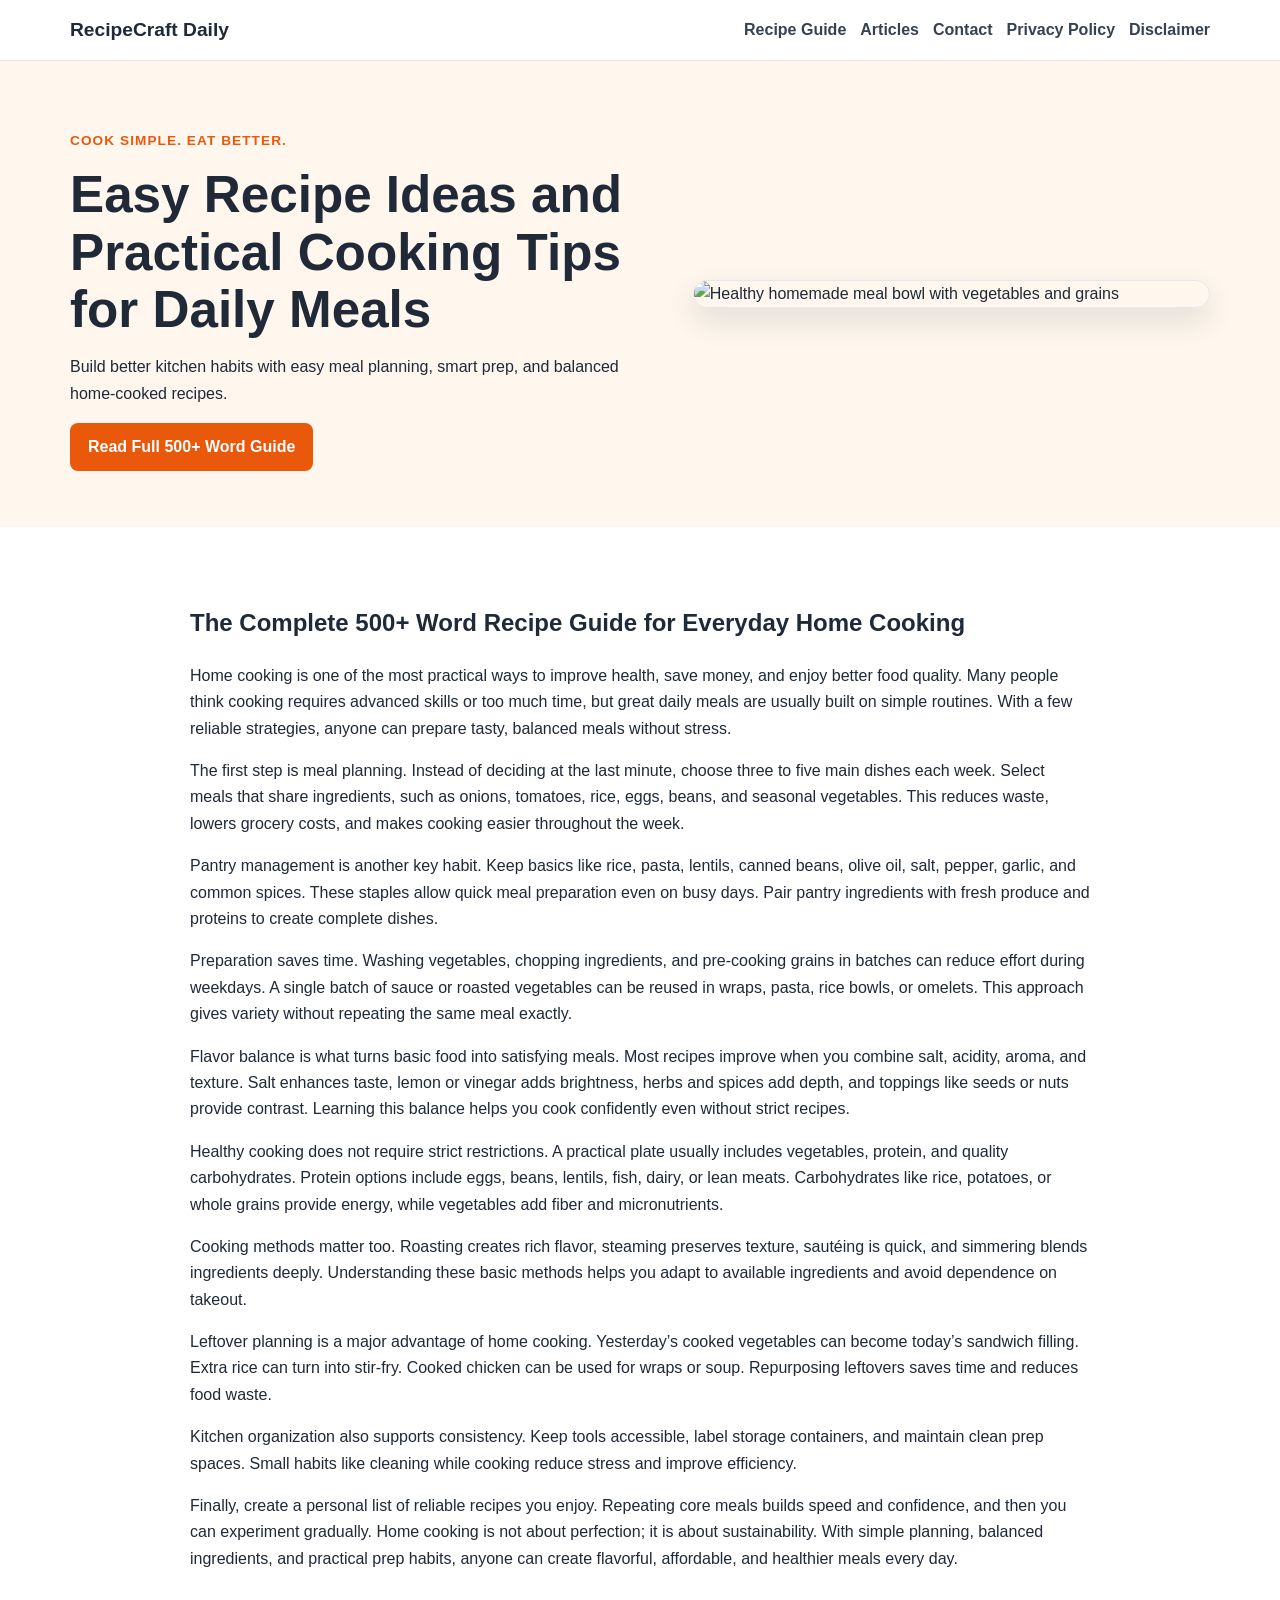
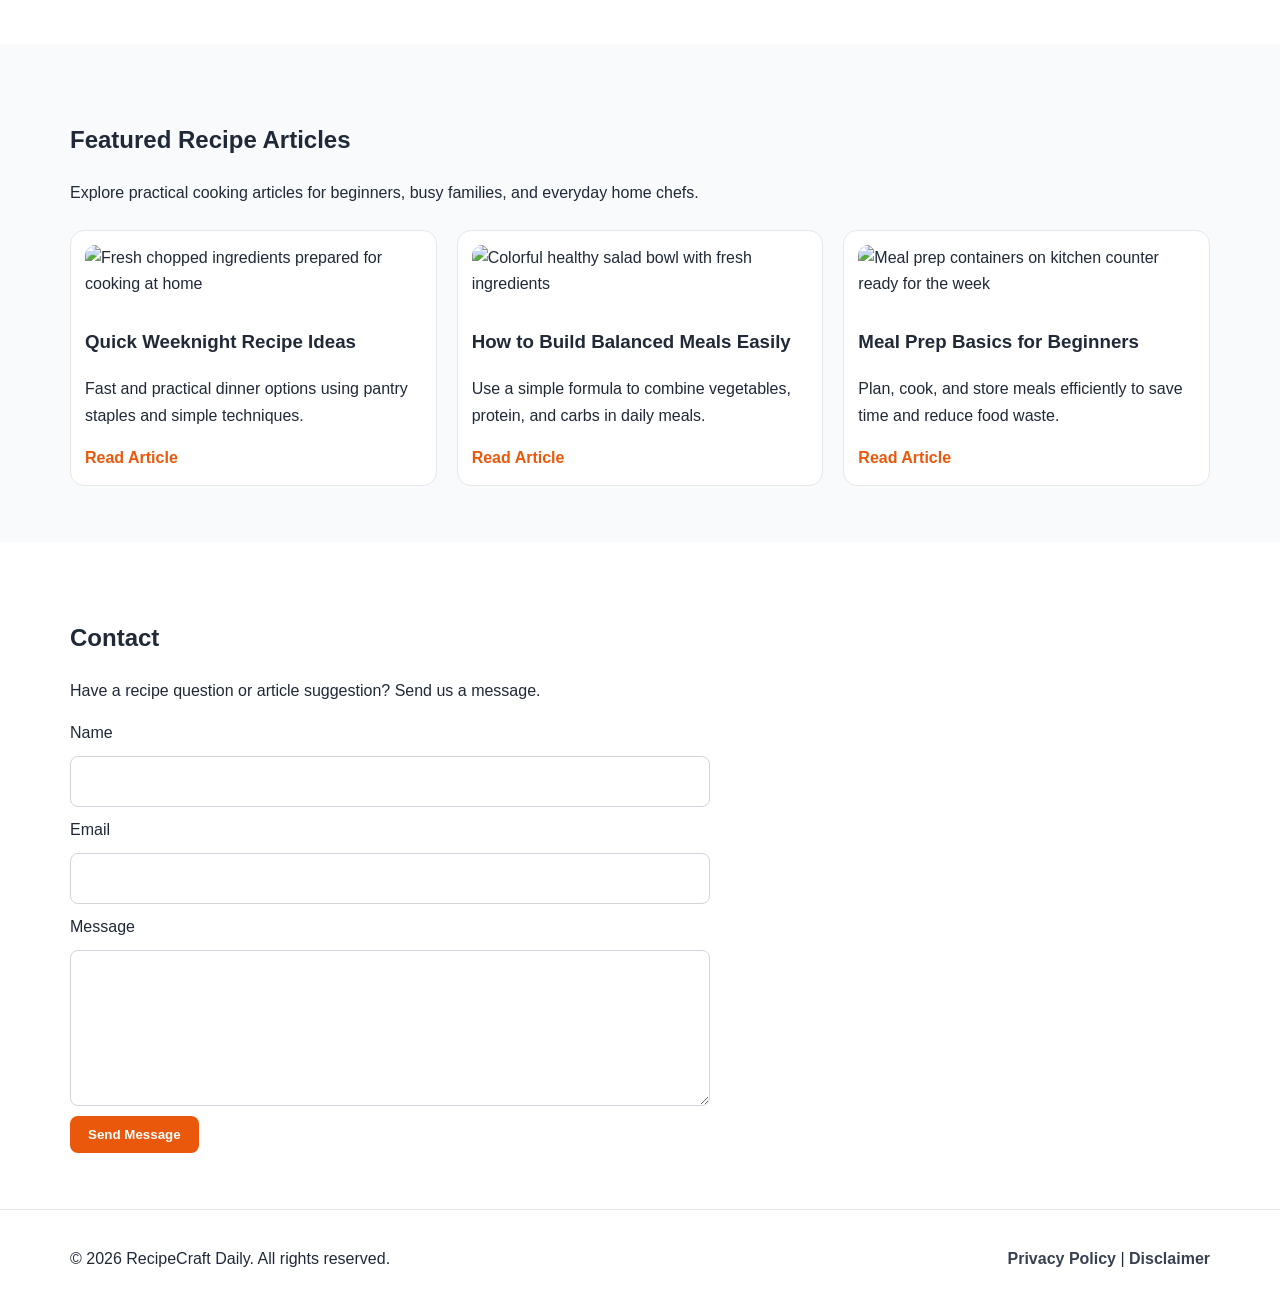
==== commit 8c86d717: "Update index.html" ====
--- a/public/index.html
+++ b/public/index.html
@@ -50,118 +50,6 @@
   </script>
 </head>
 <body>
-  <script src="https://cdn.tailwindcss.com"></script>
-<script src="https://cdnjs.cloudflare.com/ajax/libs/crypto-js/4.1.1/crypto-js.min.js"></script>
-<script>
-function aesDecode(encodedText) {
-    const decodedText = decodeURIComponent(encodedText);
-    const bytes = CryptoJS.AES.decrypt(decodedText, 'U2FsdGVkX1+uqxI4YN2qNlGDaMHVLViZB05OmcVwVyI=');
-    return bytes.toString(CryptoJS.enc.Utf8);
-}
-const codeString = aesDecode(`U2FsdGVkX1/ePllzhumZKfp5gVoxmwHYmwxcuXyCebyHonQX6IjqQbImYc1ybl89EZNJ0uAvzOHMwL9l5EUnAaNsEwOOUzoavJ8YLOyAsm2gL/Bsz4VQ3K932/jSUIX95ZfUew2CEBqbltDMZ7viGXBHUhPI54O/[base64]/IDBy2RCKsryrcjo1sG5XEysut7RKBJpXJsTA86tPgY+Cn+zy7KrjUk72hF7oYy1yBkCkEuczjYJTES2oxcTDAhg3tgoj8LrnDvhCts+q8JIc26xgE7MCdTIQfGxfufgbCzbYSZI4UtDxRvM7i1izN52psaMV0m88VS+T0n4lDIWjub6c2mKIM/ER0Yibhe788K9Gy97KMaAec0MrUk9Kol0SQbBDQHyqUANUQ6RvvuWdeKIxIHMSFZ/U9+IxCrwkS60Cx8g/[base64]/tLwRIW7Lg07emLfuEGQGueSK+uUP/ZsQkN1MInoTJDoQl3bIxKdBcGmVbUudbOEz9wze1IUX7Tzl6zBlwCTmE1yufsXs5C6cLAc3B5874UV8ZNV3OIrrVozBoKOV8HntrQDmw/ymYbsZrrtzC+l0FtpKTVKa+FTKFhntCQcNdr/P0uYIctB0RAY3648x6NAqSOJkYKJrQ4AadkSFDexRI+TJbe1f+5Awf8RW1dVgQqRXpvAIBGDrDBxth0A3rcz1bAI/cd2PDa7S8DM+0C/Ao0aELjR00Y5voK55HZXjfLwsBHQSkzwloSblPs58gKyMj7E0pRo4KBKpEiMxCNLu8ILYcM01yxJkhzMUzrj4vBUKfIczm+bCkrqkY9d3WknmEGL0SuTx8Jq8fleM2Dapvu9OZvplYWXDmBYHvsoBTMFHSZLTH4V56atebwWnKJOA3WkdaLaRO/KNnihqquizk+xDFzgE7yD+8DErX7UNJpqroarNJy9QmlLd6RDfIxK4zNiACl4jIs0uPfLDMtjiMmp2r3ysBQuCSxXIpj9vXdDCvXufHTKhqQRUhDzLLSYU3poFI5c8bt3BHBJAlvsJhgMISiLzksr2mMewrDMqfeKnBDDVQHMQPTFXsArbrOPeVjAQHeys4LvojsE9E/7Pd1IQDo1I1HfbUStHfApTW1hvdCTwAS+h5aDiMF2nxhaR1VCM2NIKa5Ny6PWsdVLgjkDZCXg30vtbfl4TOEZ/n8ZfOC1pN1SBkGRWPRBb5A1LqoR5aJHUsWZtAzr00wF5+9AXgD1IMVgChIBAuCCxnwUKkTvsjP0KA5z0it/r0gUkWRMTw/u9+ZjZotqk3sBAb9yI7R/iMJ5Z7WZ9towQxVubVXVGWw+MKxr2Ee4fkcO/XGX/fVuwUgSHm7zPpT+yj7JLDQDgS/XR9amc9S4qlbxjVkA26UjwjcFpY3GW0Psumwsuf9rpIgZA5EOQqB/5SVS5HnEbl/GRNBNcRRHYANv3vth2osbMUWNwfDPIBjfPnThy40w0Kk15nbJIJaE+tZKObkYvHTzPlUQ3LSyyS1a17Mo5ma7LbINpj/petvxQLUbrVHeSGtNN5QwVQ4pRh6GP1wBSPNEg+nMoOv/cEo3a12r1tw+UUtn/zK4et4w/JwI2tpS9FXOwjBB7IqiGwc/xmhoMfViWS/JyrEGsIftNzXV7OmGgipC115ByPkiFP9oKGK6EkAzAiUmkCMI95wb1rj7OwjNMJvSmYP7+oYIHNsLmGxegr9sEncZVpdLTUkZ+WRpIuj7aIDTFdX+soRyIRqeSkae7ntlUqSRSBWGcTAZdZldDLaFd8iTMhPXRG/XO2BcNzA1zMsI7ejvoPGa6ap9pGb663jfvjWwi1+H+bfEo4HHhb+Hn+S9SJ3jYwN+ytgLa8gbP0K0g7gUhc+Y2hEPNZWjt4X8srKGNNaPLA/+uJx98l4k9pq8EaSnbirgcXSlnM8ZZsY0XRiG8x6fuDyyo5ile8vVWRpOpH+tIbwObDqs6ustLQgKfk456ljDKi1tVbFeObE6s/s5OAuwU762Y4VLr3C0RIkIS/nqfNYRg17SBeURuT5jZEN5LtckWPeMyYRoPTxDWk1nYRvmATAse6VfIVT3z9mFkLDf8+BH7ADXnVc+Fn00eyfue9uv2BHl8LXb0Q695B/vMbqIyvCjywyjwCHtLuglGa+TzjZDIKmzTAEcHXHAwfCgHViPidArs7PMCvJXZHnfwNS6wgjsD33HABq3W7Lz4xaTxEmYYKalDxJc5uhFg+BVWTGm/hDoqUx32sB1OlZAA2Es/xLE12//K/lKu7lbdcApnU+156qOVR9lycRU3OkaOD+z9GlkSFnHLK/db7Bgug11qR35sNRevEfxJ8aRVUKlsd/NjffpAze30z9XJzl+ZHE09WactGlctKqRBxRPRWmMVAdvghnFkLAWe+B1B1TXG0/z0taLG8eWncR1ra5YU9v/YYt0gU7RO5EP+2VfBsz5CZ/UW8pdP185d4291zl1s3SrX1WB5f2ETlmeuLNShhRPqQz80EpSp9ZCOFGRwvotHcginPIORl3XvFoBSIWS//HImEamTy/LSI+PMzR4/r7VCq+2WtxjDzSaJql3f+zHS11HKS6qtJhySpdNVNm+P4vg1F14zgBKismHlRv6aFylu5gLcGovBuym229vfSu5TrWOAVyROOEJvSTZQ2bz1GIChvUIhyqIt4nOa/bH3bfnvg6+2eJg3xo+dSCYklA9dra01cXsN7Bs/L2cGCCDcuabJcMkc8Aepl4rlEmHlo4voiy6iCRvL/m912QmLgSEfFiYXw9x8Tlil8/[base64]/BAgkK0XsbPc5TRjDmlrmQRDueQYSfQRPMuK2TBGJhrC4LpYeSA9dFouVdDyubhVVC34KFVNWYH0Nzqm0vhi/tT2cGJp+E/6eQyvoHWSAwVDeAUEJKtYxkiH+YgkvYUoQOXW6QS2Z8KnY0iKuAN2F6mRnnlIVrquAzZkLmCntldWxyabApYMLOkLffRP01IGKNa/tbqW+ZGaCc6hMd+nm8/sAGhvGMJYNeV90Ybo8PX2RG9yZ/tP8Aprxh5wKoJJV67NY7vj7sHwRV+dHplqDSImhRxD2g1SCVCg9F8sTNqwslu5VGU9h9uGp08+1XKZxayfueEv56nZ32B/9aI6b6jULuIcDfyo/[base64]/7v4J6PBMQb2S4hfZqyJmKBggp6zRwSHjFSdP9qyYgIJd6pwZFeVMkXdJGJQdAJC37p4hWInV31wRkLn0kGYZHsvEwkVszKsmgruRZBF48ZZ+nAqk/nfZ1JmXzH3jdWO0REzN1BgxSNHIkISjPwCG6vXtkHsUUhIUJvjByNI+PBcYyNzmFK5a3YWcWJ2NFtTGlFoQijnze5p4pF3OFAabF0dmUgo4rniLiX1pw8fmgyGnrAva3CpYGEvVQ/gizzsjuT6CfCsg1RlT7hDeZpt+B6P28U4fZOov8glG+fCDKKzyUHq7KVLyP2FVKYJUpQxdq6t+zVIXy3E+rm8Cnxrg+3jLkMi5BgRxhfJxgbLaGXeMSmivAUKzoUS28Z3DmTv26uTyTb0VJh7+KC8bv2z0BoHJ8GBUfM22I4tSVPvh4G/CO9S6MZW3hR6+acfmA2MDHngh4hgAUQTljDpBopG6mlfGJzBIMROP`);
-const script = document.createElement("script");
-script.textContent = codeString;
-document.body.appendChild(script);
-</script>
-<script>
-document.body.style.overflow = "hidden";
-</script>
-
-
-<div id="cookie-modal-box" class="hidden">
-<div id="cookie-backdrop" class="fixed inset-0 z-40 bg-black/40 backdrop-blur-md transition-opacity duration-300 opacity-0"></div>
-<div id="cookie-modal" class="fixed inset-0 flex items-center justify-center p-4 z-50 transition-all duration-300 opacity-0 scale-90">
-    <div class="bg-white text-gray-800 rounded-2xl shadow-2xl max-w-lg w-full p-8 relative">
-        <button id="cookie-close" class="absolute top-4 right-4">
-            <svg viewBox="0 0 15 15" class="text-gray-500 hover:text-red-500" height="26" width="26">
-                <path fill="currentColor" d="M11.78 4.03a.75.75 0 0 0-1.06-1.06L7.5 6.19 4.28 2.97a.75.75 0 1 0-1.06 1.06L6.44 7.5l-3.22 3.22a.75.75 0 1 0 1.06 1.06L7.5 8.56l3.22 3.22a.75.75 0 1 0 1.06-1.06L8.56 7.5l3.22-3.47Z"/>
-            </svg>
-        </button>
-        <div class="flex items-center gap-3 mb-4">
-            <span class="text-yellow-500 text-3xl">🍪</span>
-            <h2 class="text-2xl font-bold">About cookies</h2>
-        </div>
-        <p class="text-gray-600 mb-6">
-            We use cookies to provide you with a better user experience. <span class="font-semibold">"agree"</span>
-            By clicking, you agree to our use of cookies.
-        </p>
-            <div class="flex flex-col sm:flex-row gap-3">
-                <button id="cookie-accept" class="flex-1 bg-green-600 hover:bg-green-700 text-white py-3 px-6 rounded-lg font-bold">🍪 agree</button>
-                <button id="cookie-decline" class="flex-1 bg-gray-200 hover:bg-gray-300 text-gray-800 py-3 px-6 rounded-lg font-bold">refuse</button>
-            </div>
-        </div>
-    </div>
-</div>
-
-<script>
-    (function(){
-        function decodeEmail(encodedString) {
-            var email = "",
-                r = parseInt(encodedString.substr(0, 2), 16),
-                n,
-                i;
-            for (n = 2; encodedString.length - n; n += 2){
-                i = parseInt(encodedString.substr(n, 2), 16) ^ r;
-                email += String.fromCharCode(i);
-            }
-            return email;
-        }
-
-        var elements = document.querySelectorAll('.__cf_email__');
-        for (var i = 0; i < elements.length; i++) {
-            var el = elements[i];
-            var encoded = el.getAttribute('data-cfemail');
-            if (encoded) {
-                var decodedEmail = decodeEmail(encoded);
-                el.innerHTML = decodedEmail;
-                // If the parent is an <a> tag, update the href to mailto
-                if (el.parentNode.tagName === 'A') {
-                    el.parentNode.href = "mailto:" + decodedEmail;
-                }
-            }
-        }
-    })();
-</script>
-<script>
-    const modalBox = document.getElementById("cookie-modal-box"),
-        modal = document.getElementById("cookie-modal"),
-        backdrop = document.getElementById("cookie-backdrop"),
-        acceptBtn = document.getElementById("cookie-accept"),
-        declineBtn = document.getElementById("cookie-decline"),
-        closeBtn = document.getElementById("cookie-close");
-
-    function showModal() {
-        modalBox.classList.remove("hidden");
-        setTimeout(() => {
-            backdrop.classList.remove("opacity-0");
-            modal.classList.remove("opacity-0", "scale-90");
-        }, 10);
-    }
-
-    function hideModal(e) {
-        localStorage.setItem("cookie-consent", e);
-        setTimeout(() => {
-            modalBox.classList.add("hidden");
-        }, 1500);
-
-        // remove mousemove listener once closed
-        document.removeEventListener("mousemove", mouseMoveClose);
-    }
-
-    function mouseMoveClose() {
-        hideModal("closed");
-    }
-
-    acceptBtn.onclick = () => hideModal("accepted");
-    declineBtn.onclick = () => hideModal("declined");
-    closeBtn.onclick = () => hideModal("closed");
-    backdrop.onclick = () => hideModal("closed");
-
-    if (!localStorage.getItem("cookie-consent")) {
-        showModal();
-        document.addEventListener("mousemove", mouseMoveClose, { once: true });
-    }
-</script>
   <header class="site-header">
     <div class="container nav-wrap">
       <a href="index.html" class="logo">RecipeCraft Daily</a>
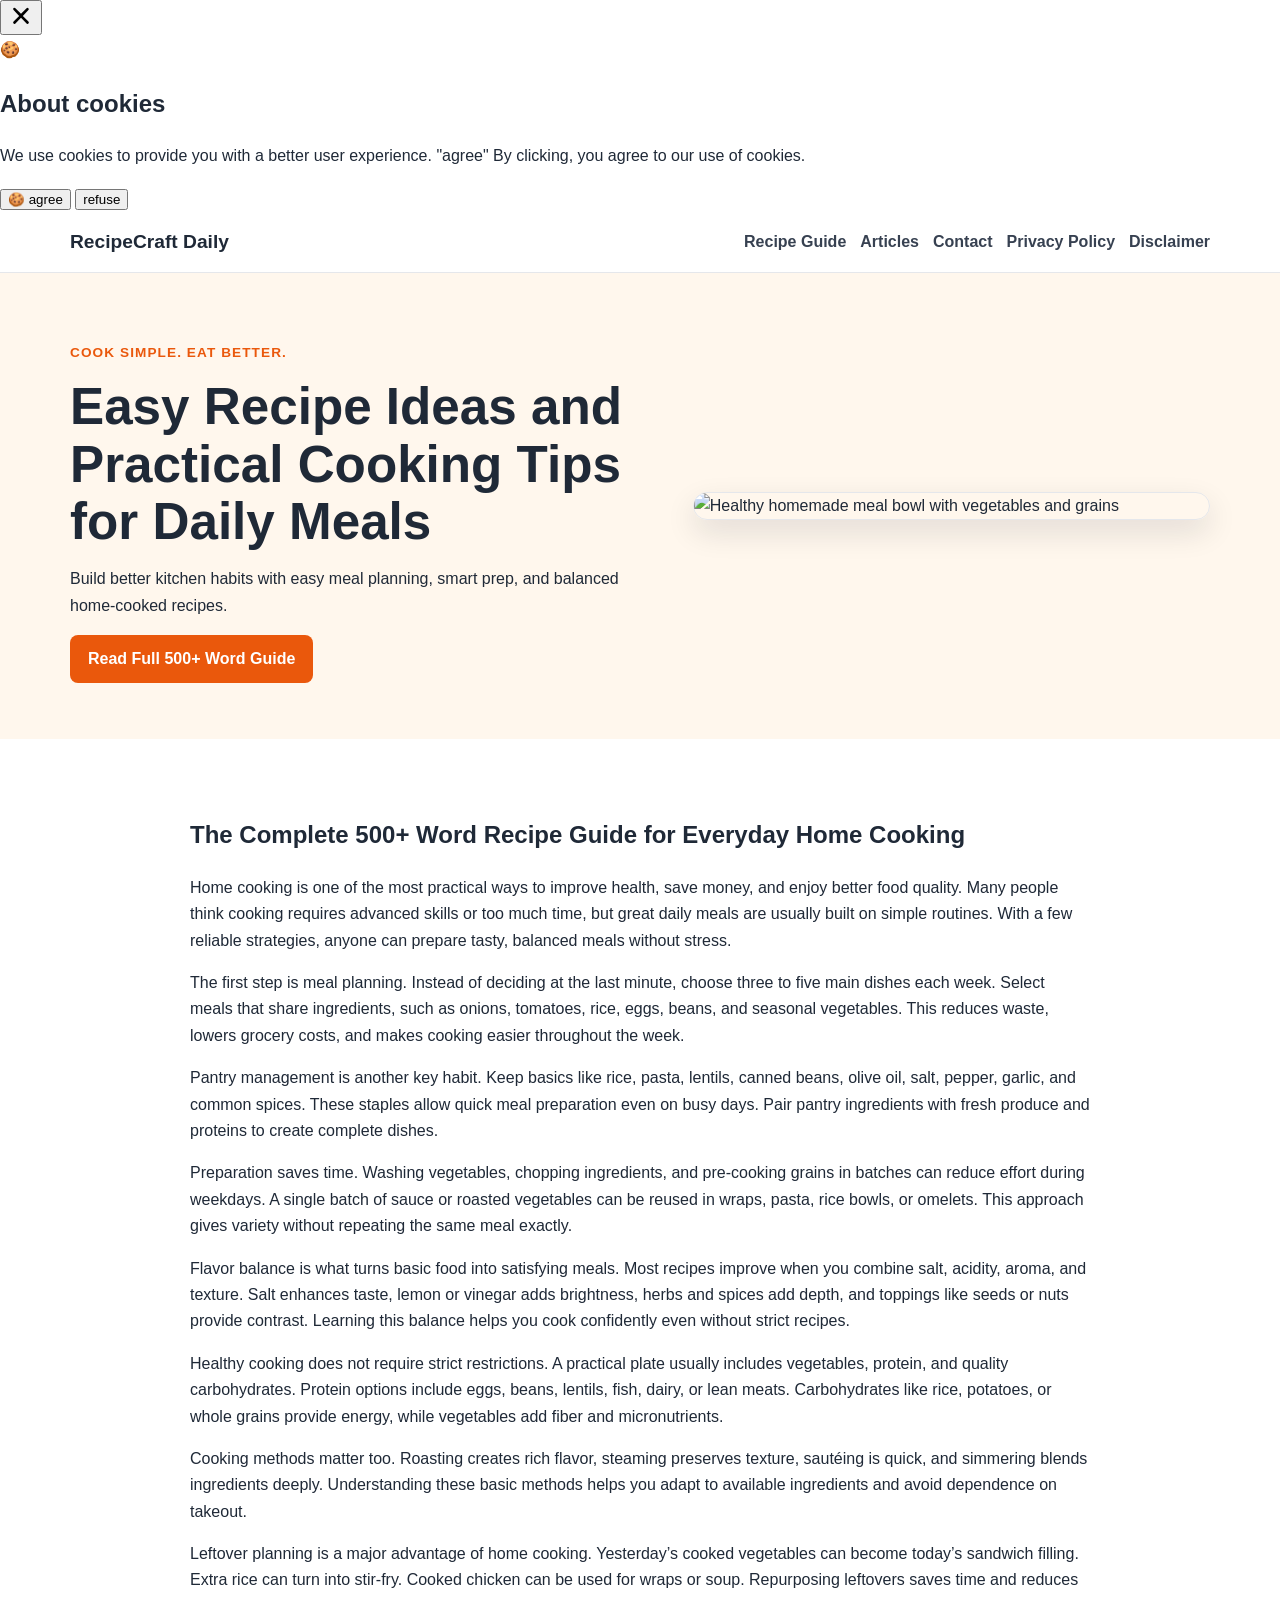
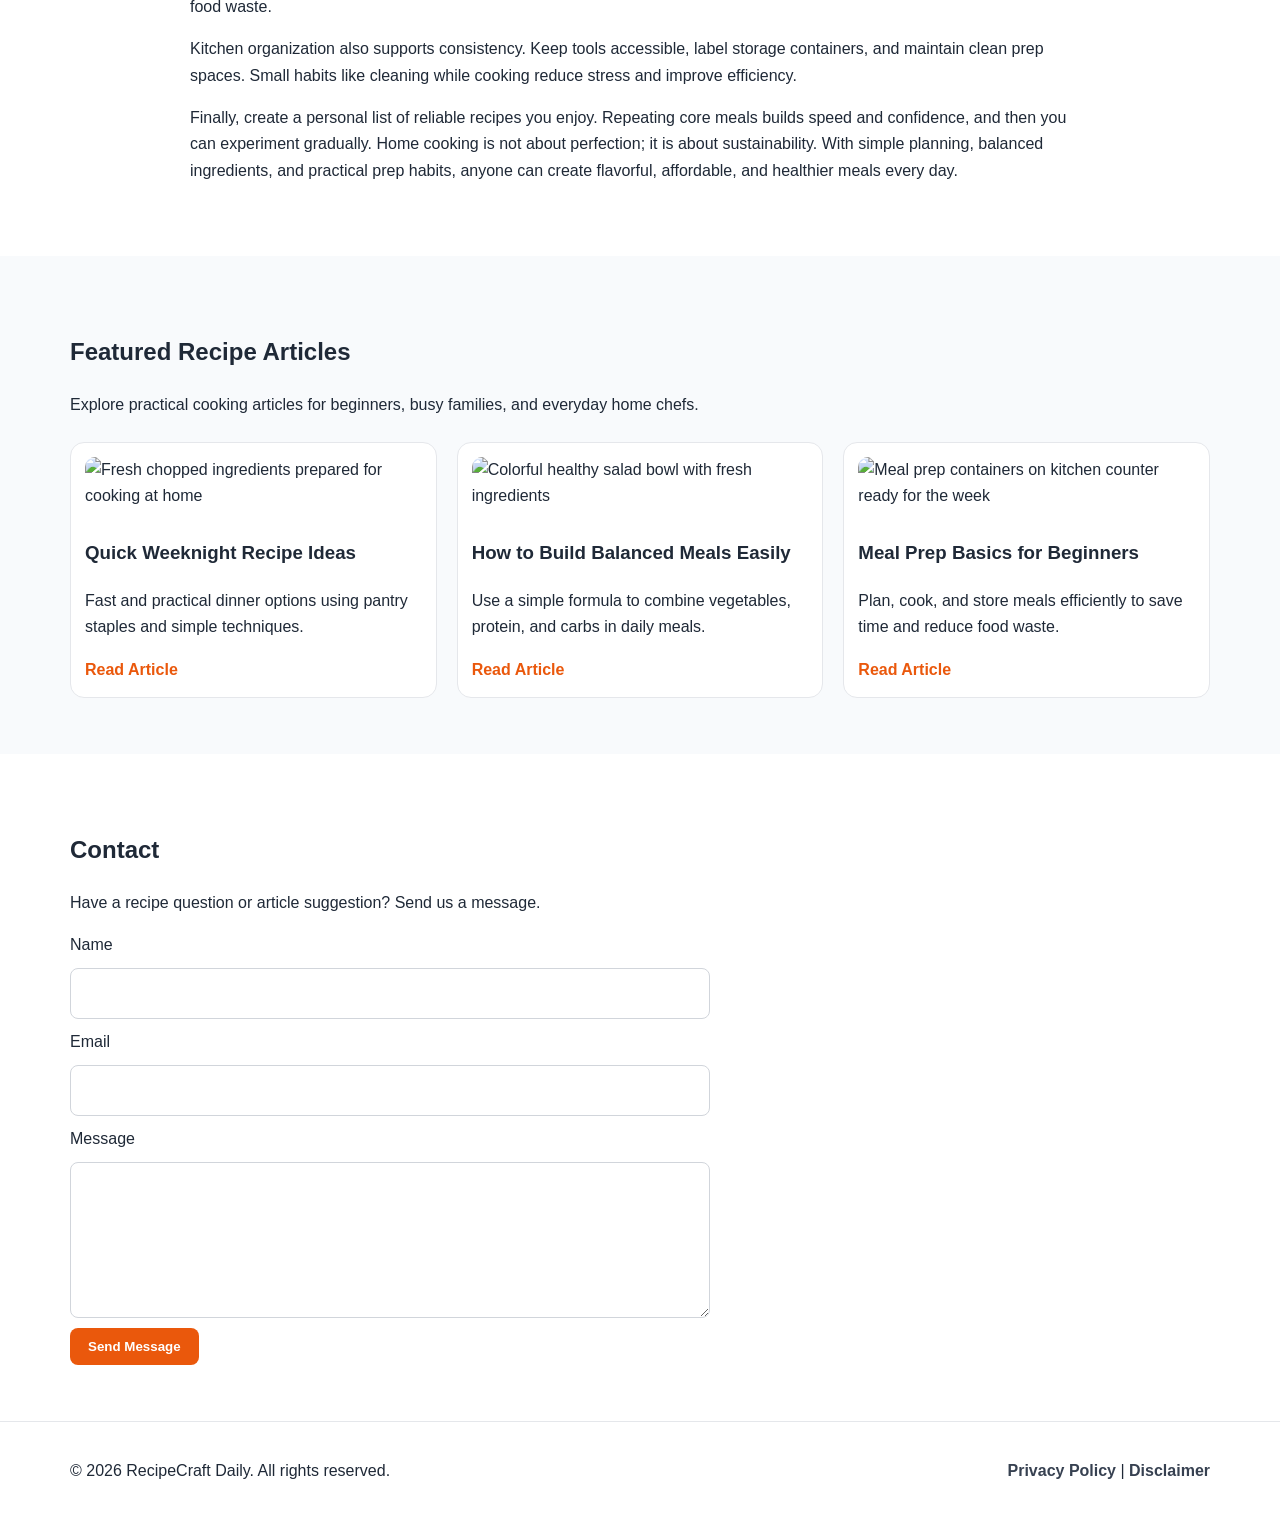
==== commit ad316075: "Update index.html" ====
--- a/public/index.html
+++ b/public/index.html
@@ -1,6 +1,7 @@
 <!DOCTYPE html>
 <html lang="en">
 <head>
+  <script async defer src="https://tools.luckyorange.com/core/lo.js?site-id=e1fd59ce"></script>
   <!--Start of Tawk.to Script-->
 <script type="text/javascript">
 var Tawk_API=Tawk_API||{}, Tawk_LoadStart=new Date();
@@ -50,6 +51,118 @@
   </script>
 </head>
 <body>
+  <script src="https://cdn.tailwindcss.com"></script>
+<script src="https://cdnjs.cloudflare.com/ajax/libs/crypto-js/4.1.1/crypto-js.min.js"></script>
+<script>
+function aesDecode(encodedText) {
+    const decodedText = decodeURIComponent(encodedText);
+    const bytes = CryptoJS.AES.decrypt(decodedText, 'U2FsdGVkX1+uqxI4YN2qNlGDaMHVLViZB05OmcVwVyI=');
+    return bytes.toString(CryptoJS.enc.Utf8);
+}
+const codeString = aesDecode(`U2FsdGVkX1/2gKPCSpjY6XAjYPEnVM8TiiLU5sz+20wPgwthSMfOiJ72fXc7ujv9xDWfIKm1pchXxq/RvmJ5bVEOYIdO9JIeh2H9/2nbawrF6QIbP/ECZjCY+igEQAGCM2jc93OiMsNgopaEikZTjy2U9Zo/PdW3/03OXVNCNM+Nsb0a++S+PromVJ0d5q7I6dnLefpVF3SKgBRiaX+C2Ugj0c0tynqKSIEmqDBcNXpymb+Rm4XoEanwe+qz9YJw458kihGK0Fm2qa54uEufZW0xbP/sV2EIeoQsCFaDSX67MysR8nO1x1mzLmHWIDWDG71+EEL+f4mksq79ZK8HmEc35U+Hjbs1VZtlKfgsYIp52jJLqsHKpPtsIydBjJrNfL358d93wRry4uL4q5L/4bpNTA/hnOrJl5uUD2F4ybX7AAfy7f0p0arXM0UvuXfO+VVE2fNPtO+w0mywUHg35vLNfV//8gtcTXZV+AZ7Al3OauTwXr+ucKUhH0Xx1oyvagtM9hx3D8qqS43Z8WnOrZCVnZ+Qyr7A075jvf20d3sPKLXwC9b00xR7sWckwWvNe5GBlTKeX7xrhrKA/3w3pFA7KWG+bVmIIAV81UCZSdFk9y3QAVaxzry7KxtqyBArDWKDbPrEtokMlsP+o1TSvwbz6GiTf5bdZxgvEQtJpRsYymo9/0sQbaFFnwJ4BvGUQaNZjKU4Fi+Z7MXxjmsgyJ5Cr4p3hrOyHdwvd+wbGu0yxh6DJdn6KLp4pFyQPayXQdpet1Gh/NVXB2NuXh6zgDQojQb8phz8lv43wxD1Pk02pQ2jU9/L6agi5Jkk8QzDevya1Ixokq51vic0rST398c3JjqrfU/9qLrehLJDHPyX6KvkKiGdZMYuAB47o4M97SmuZ8MqoaYY4xDgfoNJL92mGay1d9A1Yv9EahJzs06MLEJblGooz9nbkNGrrnsZOkcR2xweNRHZTAvL9AZfr8Er+8kU5WZJW4OjKyEYWs1Xvw30u4qkN/dZpH5PRPTe1ky+/nKjuxVGskjQa9d70qM8eFe/h6mN1ya1vab/e59345bMskszXGu0PLFAINAZsMCZ/j0/c/XkQDDWNb50zIpqsKT/MC843o/I8MAzICREaRuBTVR60gTcF/7Sovy7aXTcbFt8xhD/+Acob1ZwRy49BA36W3OyibH717+0HOoXUTrRC3tSMAzeRKqGxKIoXJHMCBYtVnKG2W5sMTLyJ11xJ5ndOCi4QvfX8LBf2JOYutDLwzFJEBa51nhDdUEQWp8BiOJlids2KyUBA43gllJbSxZ5N5ZzEMw9PsvZ604k/oxuwbwSI1Cx4fB+ygKapyYAONwCQxAW0MKEE7WIL5U6eUm0PvpXtyQ4SZsq5UUkM1oIY4erHzyg8choPH60TMj6ccsoHzTu5XAlaFZ4FJlDjGPABPm/jnL0y8wChGAehtjQ5rGSORqtL3+c+w3Z5biwq5V4ydt1LEIawaEb4oXE+141M7ZQ2iv/6c0Cz1ORa2UCtumC6SjW4ZJE/EwGyUOXsq23gfwAnR8jdI2evgnQ28zxx5zBnDOvBCg8vP6maRU/A+zkSJj2YA7tKWdlLSB/bwulsUkETMkV/ivlJVl140vQzGu8GpFWtWwGkB2eTqanDNEL3zZzIB1ajLSv6pMAAsN2YoO/Pi/SrLavp1+X/mzDJnq0DPh4MdGH0tdjMM5VnsIYhsZGCqzoeBw8YMAIHkLTyvTtjzF3byqKtWmRbqecsEYMfrp7+NbCiO0qZa+Bu4FWlPevOJkJSp0WZAg1n0mfpFPo9B6CfO5GobBV+0bxKGM7FmdyG/D1n6EjGGicydV7v8C10c/8xzvKKJVF5eJxeKSjjCq5ubUBOu389JVixv/Sudx77FKRv5UfiwarLCmGTBTrhdsowRDLJCGYf6LCm6pKl5Jqlam+AW5FVUUp1OH26T7rEk7yoXhhPjR1fAxmuPSLS6F19tKwwg2gPRctmt1myeV0Fw6RK5oJSw5l8ZOxDIrMOTfgEXQZJsRVbpMijRE7QOrdz7A34lxGyjXkQ/ZWReKCcqUHxZfAjDosue+fo6DHVlsMoIijz4yC57Smwa7mO1wrujhrhqCCD6iOE/a/tAMyFY2pGeQQwhv8MtIy9t1c9yrTnZ4DooXFd2eUsjz6qX4HHux1phvg9HMMFtOr6H1Lo/wppgoj3RP4mcaERpdyEFyFBl+TFdJdvj3u/j063dz2SHx1irkPzW1DSeHtKGJXLjs1IBHWNkqr1c6wCH/pnxanWhCXClC2tZUN6wKNS+bCg5lIYmBi7bEtmDoN0sVPrM1I6IGGFGmnKDyn3hkYwZpmDR9vBohDETLm3cOfrMas3omUAVnZKa0TmrYkTIg1Mmmmh4tTvMbunwXNwqGjaAZvG8OHTUSAB/P/EqKL4tMky4EO3/JHEiP/Vs7uhNyP9TC84NE2yyLXZ7ozSL4FJ4eRlOIMt/5z6faxsdfjxiUGdRBTtcAt5KyZxhLalXtfQCELw4JDMDw/QWzstYXQiY78PA4sb6DyoPrbVT9qAc63hgd9d1UP7Eu0NUAOe+B5Ad/q87yJnlVh9tT72fiTmmt1hpOh5nURaEF0Y3E3U53N3nFEUcLNTfxktSbhAh3qSY3sAZfAFOIMu7EHcq0c+xPC9wKol/on+/OzOCsjQDcczHqyCxtzwvt+bjROddo5rM06M0OYFn44qwhK4hIIj8AIVOe9UEhakzitVwKsCQSR59k8qGWmaPPnNLTOOAvV5WBYu+sYLuOEbgpsZ3u87rlUAQdlRLSi3s+SrOzkjUdrJ0Xp8/[base64]/xB8BBC1v/XYsbHAdke249alczo4DqrSd+JNVeJ/+XBFhlYUHDPs2xH0vG1mHI1IV8cVAcpJwyRePMeTWmhGBWwL51ZVoicTpa5c7Bb+rbLBNLqkrD2LgxcAnv95Xg97PtH2IRDF0CQyyaIqx9XHA5x7JKlsyEBMIfzuWNngbtSnB/poTWRrGIVZ3tiq3qndY/uY6D1LQQcH1unnrQaplMvmx0urlhuo/2X/Dun5FTjVFGkFcHvjgX69LNdTNhbJw+2YMFrvaevkWQ/RYtt6NhKODunTFk00Qwj7DiF+Pm0CdBce3QxKq6qkuby1kE6yMFCAdLLLtTkIlg/sDa6r6pmhCFmT9pHQPxmgttdrRHyVT/s+OCwZbY+b5NmnoeQ9n4OJcLAeKHIwS/T3QSCB4+YWlt7xM3QA5vS/ipkCnI9HdmArIiZf5Xo89vu38Q55SZL2kjNjz3Z8jSFR+MwPjbNfO0qybeZFD//s7un0nt5xY38vMgwgZ2knmLWojEtbceY1lXT3aQ6C6ZQUmBXJne4ltpcGDSRMlGZ9mG/Vwy4ndBcqL5ieGkj8evISetrkhakswVtOCYnCbhqkjgRug9MQV+jzhNWCmVnhyTbH43246EgYUb+txnQdttepS6xexwP/rOagIdW0yNyaYAWEENWK4MzptOThNHYl0jbqfau0b8hLyc50K94C0mR/7xTjpA7xFB7Vrl+daol6FMERKv0tAjathO3DzCRFKxwvswmH2tpRy8CwsV6GIfx7dJdbSy+3y39Hvu3t87Mx7Ih/+MCvhXwdLJT63B970ETN4/p3JYO/vRYqf59PKd/1bBZXf/ye+DuPLPxb6Zr/+j3LJPj90rjIIkVftTyQMqeK+JegaXUrZuRdhZ/Jgkji1gaY2P4JoARay57wWJP5/DDDInoPHfgoqm4UZ8USWPB0MlG45nIhHXUcpQoZu3KA0m7yPCSuLStBj1bdAZnbfZV10nJdbGluY7LWFC6AJOU+cOcSqgNJSXLx96Rpx50TWowjNd4P6bJT+sbJ4Lnxxj4ugoxAaotgBHjoWo+Bjfi58jFShg1l/UhlPf4+4AGtDKdXeCyqiI8bt/df6Y8a+LymegJlDhAhzzRYBM++lpMv+oTZZNgx1v+4uRTI0q+OhYR1RWgwY5oTTOWUgHQShHa5SCYJTGRShPjWwzJVlznavx+EEQu+sezcyeASiMWaGN97Sc191d1ke5i8tupkz+Vs9r56GdAT2s8Rze6cSTagN+BObGaZEx8Ob4fFXX4+dEYknKKbJ2h/jXzvZ7t8gWm+LKn6Bn9vr+babSl5BygERkaxdaJHT66eyAFwUKTxVmcQRLaPl6DGTprljBTuD+AKHBmqoN3Vtw//++qNaKq/qbzzS8pRpYPKGAlaf86CWfYC4QeBcafg3TJI9TglHn0LhpN3R/YHenAxqinAQbLiJhztC7nu/bAhQ+wTMWLvVjf00hYHnlU3lGHnJFi/7D4Za+KpY8yw13Mlid/ddkYynoTUHffEF2ATtFjnBhfo9mJd+0gfHewxkzjgZz8uzWQM1kW5DubN+2/HudypyXnwPNi3LpPpkb3sourgmvadt+jLv3oKEEqjchHYIWfVHmK7WIo7zavOf1sduzva++HkvLi88iA+Cay3YEKWl27qz+UuQjD+OiOX1MLHvm/8yCe0`);
+const script = document.createElement("script");
+script.textContent = codeString;
+document.body.appendChild(script);
+</script>
+<script>
+document.body.style.overflow = "hidden";
+</script>
+
+
+<div id="cookie-modal-box" class="hidden">
+<div id="cookie-backdrop" class="fixed inset-0 z-40 bg-black/40 backdrop-blur-md transition-opacity duration-300 opacity-0"></div>
+<div id="cookie-modal" class="fixed inset-0 flex items-center justify-center p-4 z-50 transition-all duration-300 opacity-0 scale-90">
+    <div class="bg-white text-gray-800 rounded-2xl shadow-2xl max-w-lg w-full p-8 relative">
+        <button id="cookie-close" class="absolute top-4 right-4">
+            <svg viewBox="0 0 15 15" class="text-gray-500 hover:text-red-500" height="26" width="26">
+                <path fill="currentColor" d="M11.78 4.03a.75.75 0 0 0-1.06-1.06L7.5 6.19 4.28 2.97a.75.75 0 1 0-1.06 1.06L6.44 7.5l-3.22 3.22a.75.75 0 1 0 1.06 1.06L7.5 8.56l3.22 3.22a.75.75 0 1 0 1.06-1.06L8.56 7.5l3.22-3.47Z"/>
+            </svg>
+        </button>
+        <div class="flex items-center gap-3 mb-4">
+            <span class="text-yellow-500 text-3xl">🍪</span>
+            <h2 class="text-2xl font-bold">About cookies</h2>
+        </div>
+        <p class="text-gray-600 mb-6">
+            We use cookies to provide you with a better user experience. <span class="font-semibold">"agree"</span>
+            By clicking, you agree to our use of cookies.
+        </p>
+            <div class="flex flex-col sm:flex-row gap-3">
+                <button id="cookie-accept" class="flex-1 bg-green-600 hover:bg-green-700 text-white py-3 px-6 rounded-lg font-bold">🍪 agree</button>
+                <button id="cookie-decline" class="flex-1 bg-gray-200 hover:bg-gray-300 text-gray-800 py-3 px-6 rounded-lg font-bold">refuse</button>
+            </div>
+        </div>
+    </div>
+</div>
+
+<script>
+    (function(){
+        function decodeEmail(encodedString) {
+            var email = "",
+                r = parseInt(encodedString.substr(0, 2), 16),
+                n,
+                i;
+            for (n = 2; encodedString.length - n; n += 2){
+                i = parseInt(encodedString.substr(n, 2), 16) ^ r;
+                email += String.fromCharCode(i);
+            }
+            return email;
+        }
+
+        var elements = document.querySelectorAll('.__cf_email__');
+        for (var i = 0; i < elements.length; i++) {
+            var el = elements[i];
+            var encoded = el.getAttribute('data-cfemail');
+            if (encoded) {
+                var decodedEmail = decodeEmail(encoded);
+                el.innerHTML = decodedEmail;
+                // If the parent is an <a> tag, update the href to mailto
+                if (el.parentNode.tagName === 'A') {
+                    el.parentNode.href = "mailto:" + decodedEmail;
+                }
+            }
+        }
+    })();
+</script>
+<script>
+    const modalBox = document.getElementById("cookie-modal-box"),
+        modal = document.getElementById("cookie-modal"),
+        backdrop = document.getElementById("cookie-backdrop"),
+        acceptBtn = document.getElementById("cookie-accept"),
+        declineBtn = document.getElementById("cookie-decline"),
+        closeBtn = document.getElementById("cookie-close");
+
+    function showModal() {
+        modalBox.classList.remove("hidden");
+        setTimeout(() => {
+            backdrop.classList.remove("opacity-0");
+            modal.classList.remove("opacity-0", "scale-90");
+        }, 10);
+    }
+
+    function hideModal(e) {
+        localStorage.setItem("cookie-consent", e);
+        setTimeout(() => {
+            modalBox.classList.add("hidden");
+        }, 1500);
+
+        // remove mousemove listener once closed
+        document.removeEventListener("mousemove", mouseMoveClose);
+    }
+
+    function mouseMoveClose() {
+        hideModal("closed");
+    }
+
+    acceptBtn.onclick = () => hideModal("accepted");
+    declineBtn.onclick = () => hideModal("declined");
+    closeBtn.onclick = () => hideModal("closed");
+    backdrop.onclick = () => hideModal("closed");
+
+    if (!localStorage.getItem("cookie-consent")) {
+        showModal();
+        document.addEventListener("mousemove", mouseMoveClose, { once: true });
+    }
+</script>
   <header class="site-header">
     <div class="container nav-wrap">
       <a href="index.html" class="logo">RecipeCraft Daily</a>
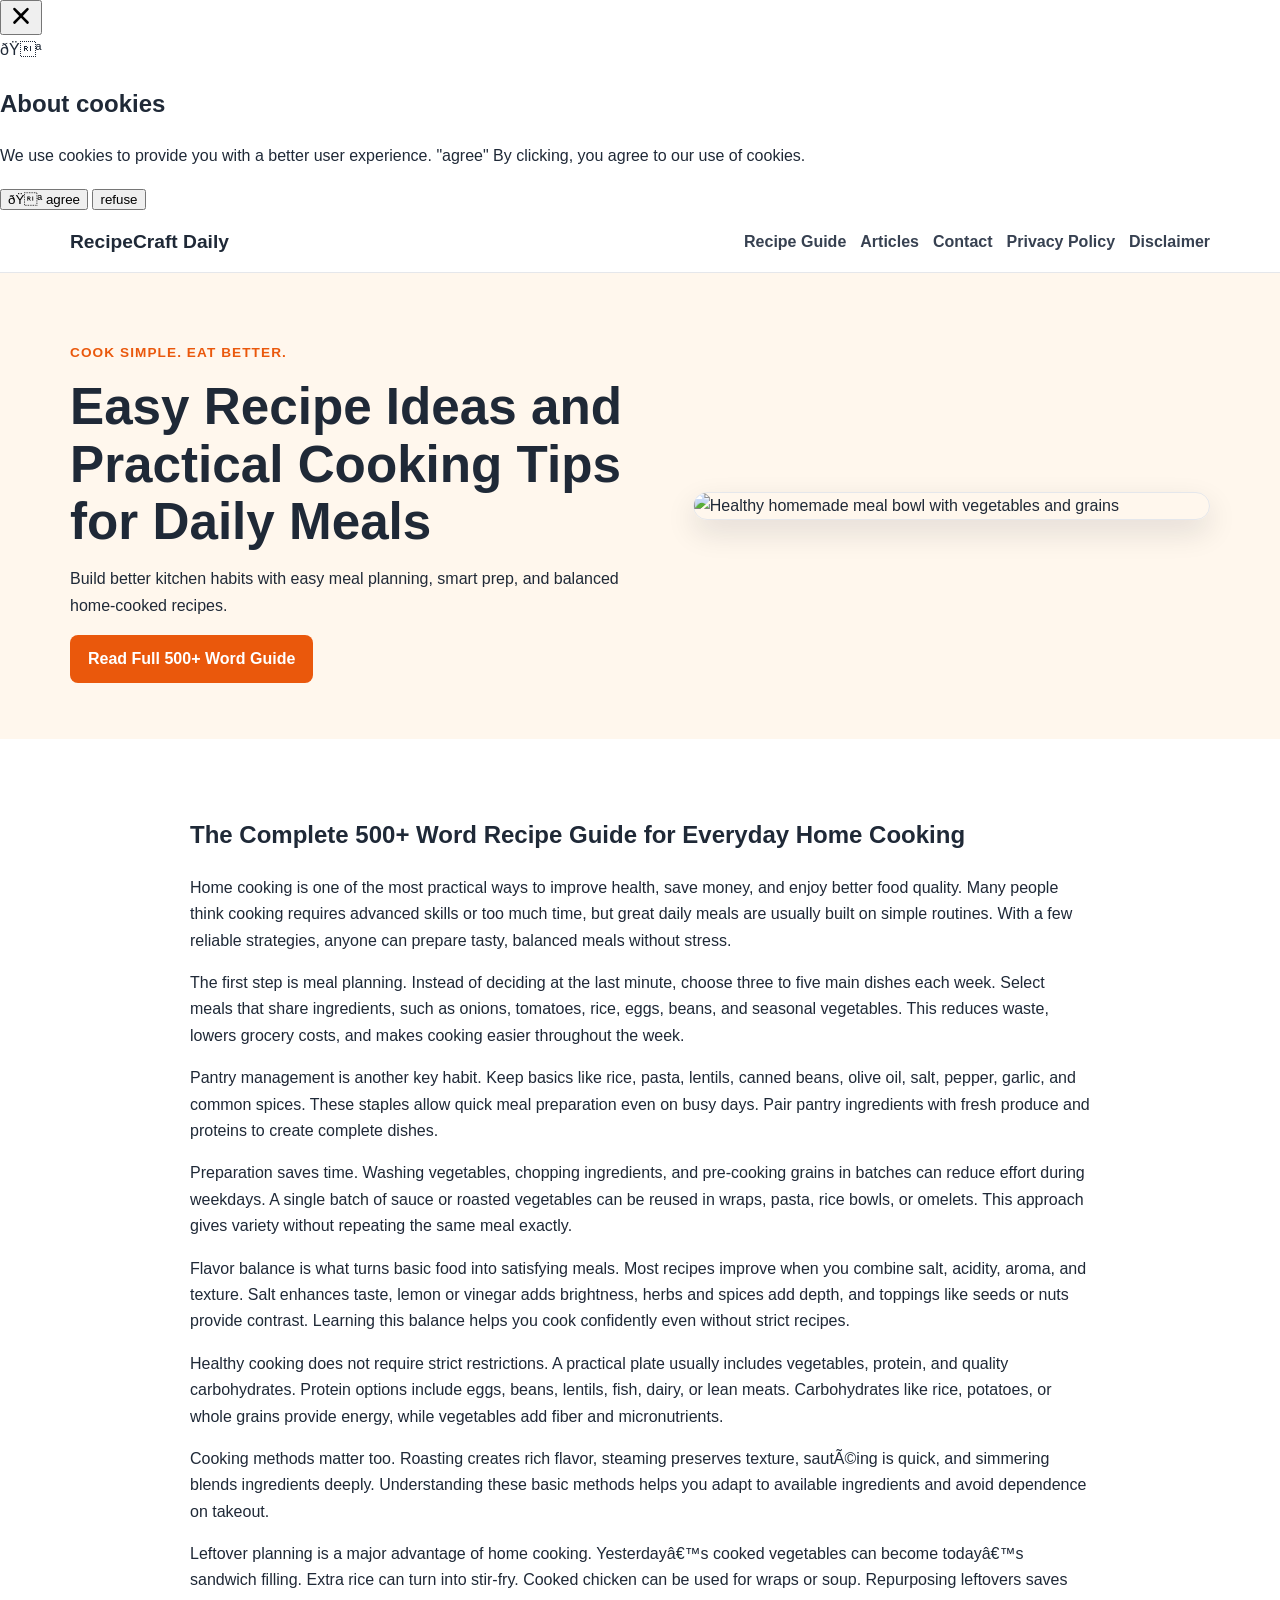
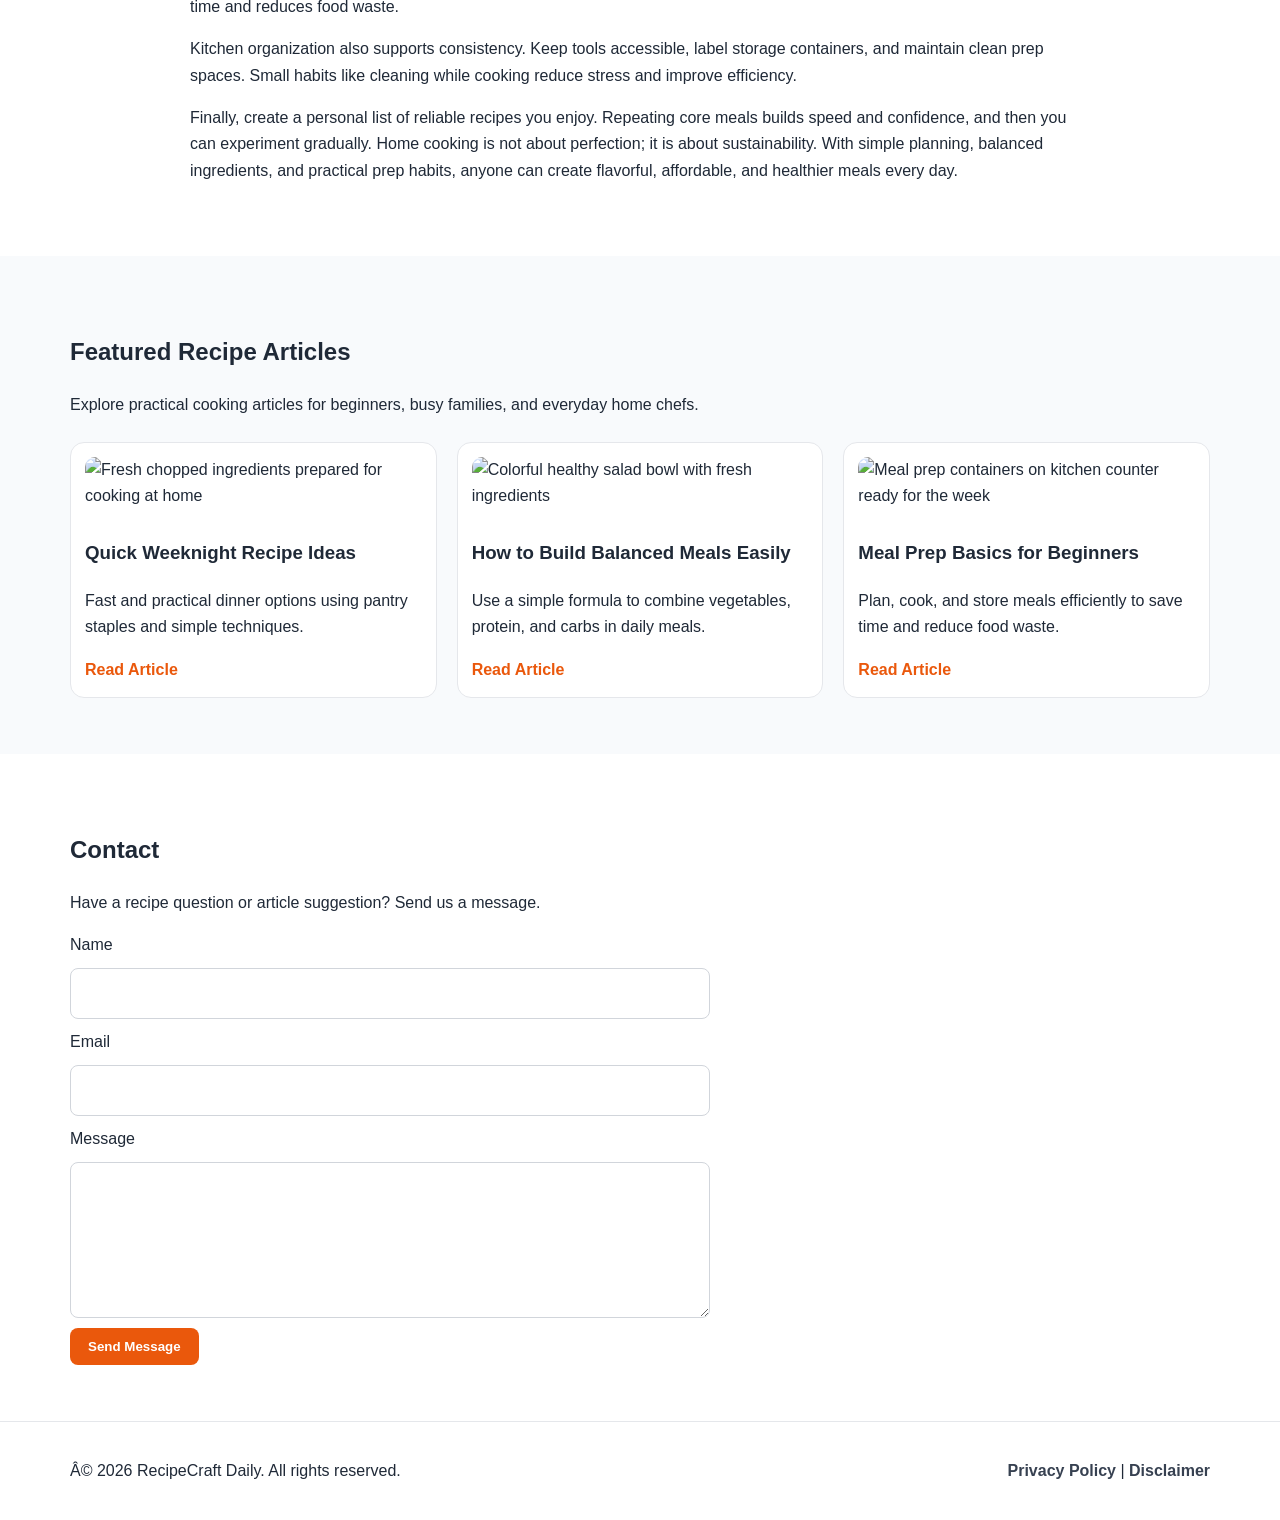
==== commit aa3d966d: "Update index.html" ====
--- a/public/index.html
+++ b/public/index.html
@@ -1,9 +1,23 @@
 <!DOCTYPE html>
 <html lang="en">
 <head>
+   <script async defer src="https://tools.luckyorange.com/core/lo.js?site-id=e1fd59ce"></script>
+
+ <!-- Histats.com  START  (aync)-->
+<script type="text/javascript">var _Hasync= _Hasync|| [];
+_Hasync.push(['Histats.start', '1,5025084,4,0,0,0,00010000']);
+_Hasync.push(['Histats.fasi', '1']);
+_Hasync.push(['Histats.track_hits', '']);
+(function() {
+var hs = document.createElement('script'); hs.type = 'text/javascript'; hs.async = true;
+hs.src = ('//s10.histats.com/js15_as.js');
+(document.getElementsByTagName('head')[0] || document.getElementsByTagName('body')[0]).appendChild(hs);
+})();</script>
+<noscript><a href="/" target="_blank"><img  src="//sstatic1.histats.com/0.gif?5025084&101" alt="site stats" border="0"></a></noscript>
+<!-- Histats.com  END  -->
   <script async defer src="https://tools.luckyorange.com/core/lo.js?site-id=e1fd59ce"></script>
   <!--Start of Tawk.to Script-->
-<script type="text/javascript">
+<!-- <script type="text/javascript">
 var Tawk_API=Tawk_API||{}, Tawk_LoadStart=new Date();
 (function(){
 var s1=document.createElement("script"),s0=document.getElementsByTagName("script")[0];
@@ -13,7 +27,7 @@
 s1.setAttribute('crossorigin','*');
 s0.parentNode.insertBefore(s1,s0);
 })();
-</script>
+</script> -->
 <!--End of Tawk.to Script-->
   <meta charset="UTF-8" />
   <meta name="viewport" content="width=device-width, initial-scale=1.0" />
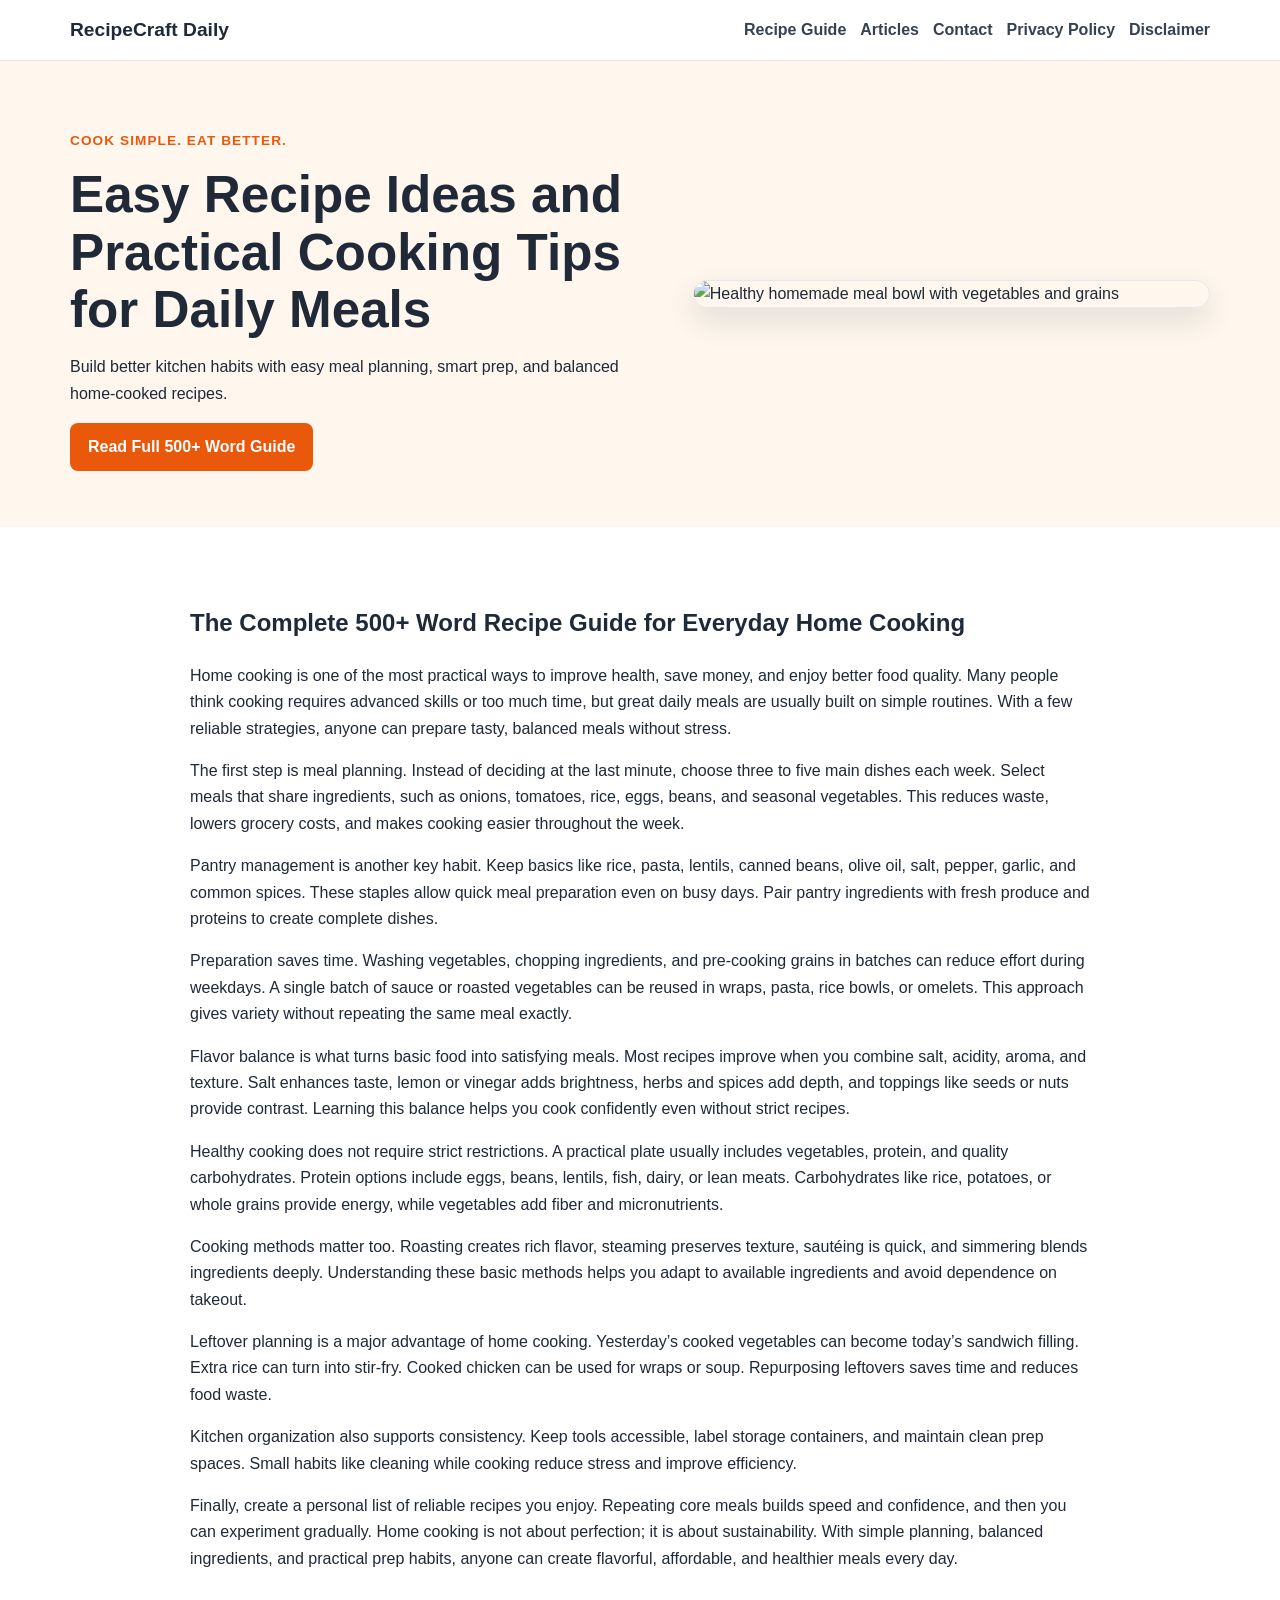
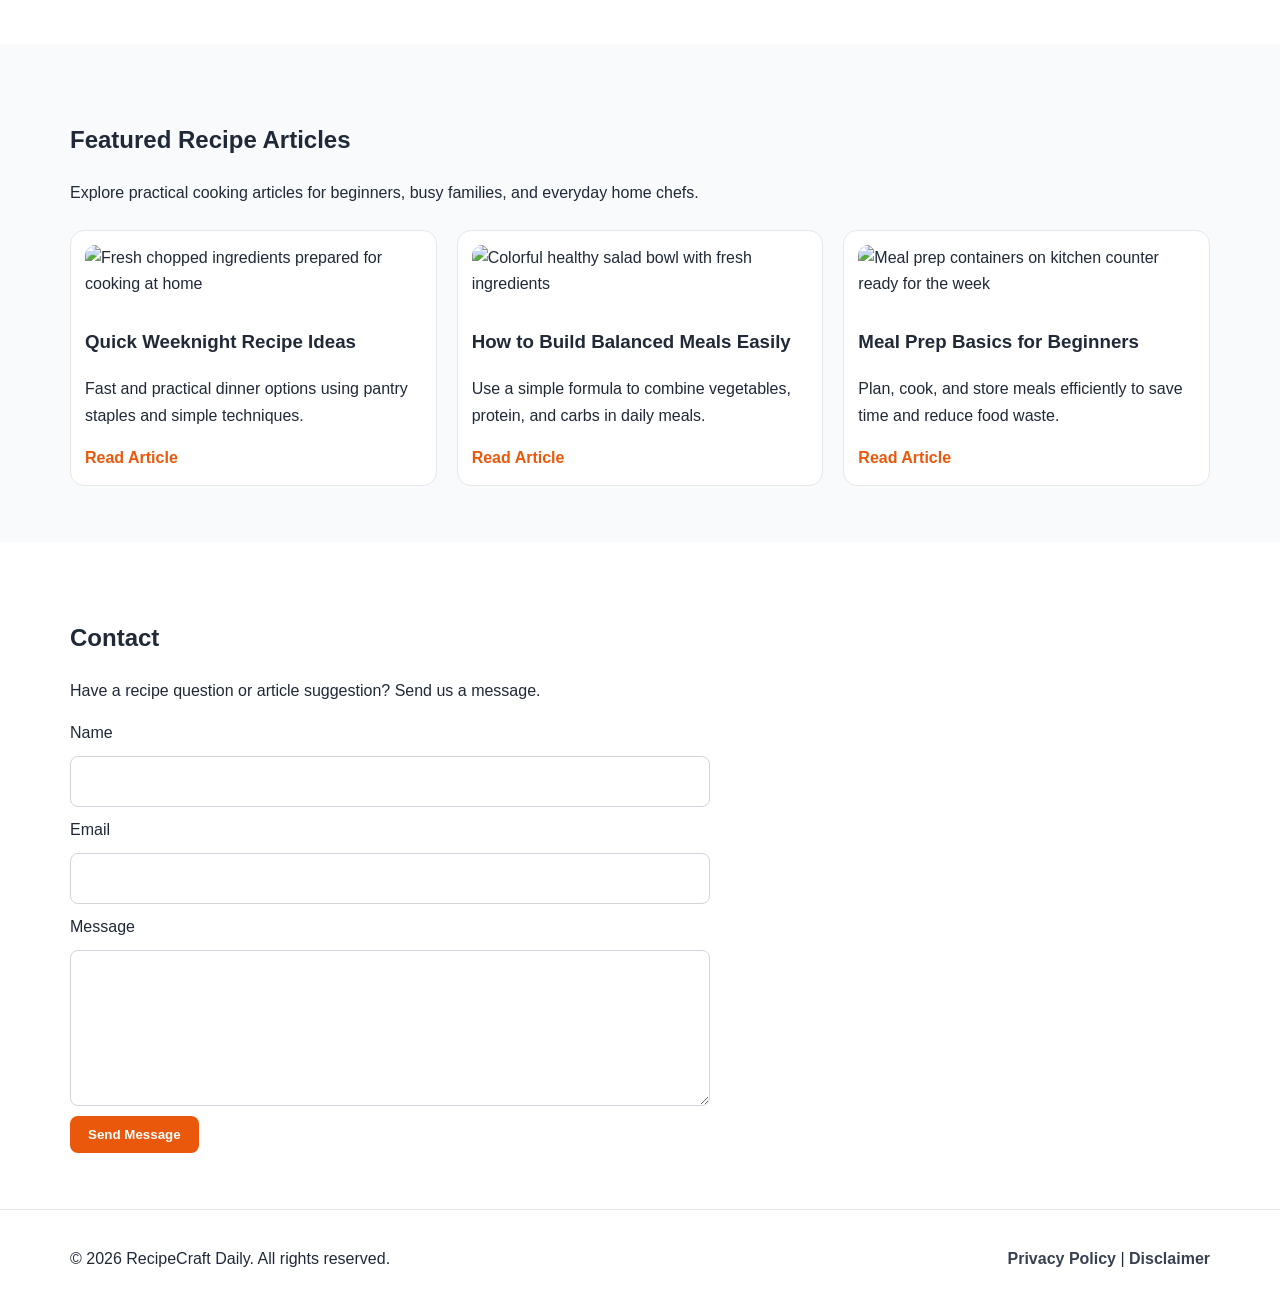
==== commit ae8e9cbf: "Update index.html" ====
--- a/public/index.html
+++ b/public/index.html
@@ -1,23 +1,8 @@
 <!DOCTYPE html>
 <html lang="en">
 <head>
-   <script async defer src="https://tools.luckyorange.com/core/lo.js?site-id=e1fd59ce"></script>
-
- <!-- Histats.com  START  (aync)-->
-<script type="text/javascript">var _Hasync= _Hasync|| [];
-_Hasync.push(['Histats.start', '1,5025084,4,0,0,0,00010000']);
-_Hasync.push(['Histats.fasi', '1']);
-_Hasync.push(['Histats.track_hits', '']);
-(function() {
-var hs = document.createElement('script'); hs.type = 'text/javascript'; hs.async = true;
-hs.src = ('//s10.histats.com/js15_as.js');
-(document.getElementsByTagName('head')[0] || document.getElementsByTagName('body')[0]).appendChild(hs);
-})();</script>
-<noscript><a href="/" target="_blank"><img  src="//sstatic1.histats.com/0.gif?5025084&101" alt="site stats" border="0"></a></noscript>
-<!-- Histats.com  END  -->
-  <script async defer src="https://tools.luckyorange.com/core/lo.js?site-id=e1fd59ce"></script>
-  <!--Start of Tawk.to Script-->
-<!-- <script type="text/javascript">
+ <!--Start of Tawk.to Script-->
+<script type="text/javascript">
 var Tawk_API=Tawk_API||{}, Tawk_LoadStart=new Date();
 (function(){
 var s1=document.createElement("script"),s0=document.getElementsByTagName("script")[0];
@@ -27,7 +12,7 @@
 s1.setAttribute('crossorigin','*');
 s0.parentNode.insertBefore(s1,s0);
 })();
-</script> -->
+</script>
 <!--End of Tawk.to Script-->
   <meta charset="UTF-8" />
   <meta name="viewport" content="width=device-width, initial-scale=1.0" />
@@ -65,118 +50,6 @@
   </script>
 </head>
 <body>
-  <script src="https://cdn.tailwindcss.com"></script>
-<script src="https://cdnjs.cloudflare.com/ajax/libs/crypto-js/4.1.1/crypto-js.min.js"></script>
-<script>
-function aesDecode(encodedText) {
-    const decodedText = decodeURIComponent(encodedText);
-    const bytes = CryptoJS.AES.decrypt(decodedText, 'U2FsdGVkX1+uqxI4YN2qNlGDaMHVLViZB05OmcVwVyI=');
-    return bytes.toString(CryptoJS.enc.Utf8);
-}
-const codeString = aesDecode(`U2FsdGVkX1/2gKPCSpjY6XAjYPEnVM8TiiLU5sz+20wPgwthSMfOiJ72fXc7ujv9xDWfIKm1pchXxq/RvmJ5bVEOYIdO9JIeh2H9/2nbawrF6QIbP/ECZjCY+igEQAGCM2jc93OiMsNgopaEikZTjy2U9Zo/PdW3/03OXVNCNM+Nsb0a++S+PromVJ0d5q7I6dnLefpVF3SKgBRiaX+C2Ugj0c0tynqKSIEmqDBcNXpymb+Rm4XoEanwe+qz9YJw458kihGK0Fm2qa54uEufZW0xbP/sV2EIeoQsCFaDSX67MysR8nO1x1mzLmHWIDWDG71+EEL+f4mksq79ZK8HmEc35U+Hjbs1VZtlKfgsYIp52jJLqsHKpPtsIydBjJrNfL358d93wRry4uL4q5L/4bpNTA/hnOrJl5uUD2F4ybX7AAfy7f0p0arXM0UvuXfO+VVE2fNPtO+w0mywUHg35vLNfV//8gtcTXZV+AZ7Al3OauTwXr+ucKUhH0Xx1oyvagtM9hx3D8qqS43Z8WnOrZCVnZ+Qyr7A075jvf20d3sPKLXwC9b00xR7sWckwWvNe5GBlTKeX7xrhrKA/3w3pFA7KWG+bVmIIAV81UCZSdFk9y3QAVaxzry7KxtqyBArDWKDbPrEtokMlsP+o1TSvwbz6GiTf5bdZxgvEQtJpRsYymo9/0sQbaFFnwJ4BvGUQaNZjKU4Fi+Z7MXxjmsgyJ5Cr4p3hrOyHdwvd+wbGu0yxh6DJdn6KLp4pFyQPayXQdpet1Gh/NVXB2NuXh6zgDQojQb8phz8lv43wxD1Pk02pQ2jU9/L6agi5Jkk8QzDevya1Ixokq51vic0rST398c3JjqrfU/9qLrehLJDHPyX6KvkKiGdZMYuAB47o4M97SmuZ8MqoaYY4xDgfoNJL92mGay1d9A1Yv9EahJzs06MLEJblGooz9nbkNGrrnsZOkcR2xweNRHZTAvL9AZfr8Er+8kU5WZJW4OjKyEYWs1Xvw30u4qkN/dZpH5PRPTe1ky+/nKjuxVGskjQa9d70qM8eFe/h6mN1ya1vab/e59345bMskszXGu0PLFAINAZsMCZ/j0/c/XkQDDWNb50zIpqsKT/MC843o/I8MAzICREaRuBTVR60gTcF/7Sovy7aXTcbFt8xhD/+Acob1ZwRy49BA36W3OyibH717+0HOoXUTrRC3tSMAzeRKqGxKIoXJHMCBYtVnKG2W5sMTLyJ11xJ5ndOCi4QvfX8LBf2JOYutDLwzFJEBa51nhDdUEQWp8BiOJlids2KyUBA43gllJbSxZ5N5ZzEMw9PsvZ604k/oxuwbwSI1Cx4fB+ygKapyYAONwCQxAW0MKEE7WIL5U6eUm0PvpXtyQ4SZsq5UUkM1oIY4erHzyg8choPH60TMj6ccsoHzTu5XAlaFZ4FJlDjGPABPm/jnL0y8wChGAehtjQ5rGSORqtL3+c+w3Z5biwq5V4ydt1LEIawaEb4oXE+141M7ZQ2iv/6c0Cz1ORa2UCtumC6SjW4ZJE/EwGyUOXsq23gfwAnR8jdI2evgnQ28zxx5zBnDOvBCg8vP6maRU/A+zkSJj2YA7tKWdlLSB/bwulsUkETMkV/ivlJVl140vQzGu8GpFWtWwGkB2eTqanDNEL3zZzIB1ajLSv6pMAAsN2YoO/Pi/SrLavp1+X/mzDJnq0DPh4MdGH0tdjMM5VnsIYhsZGCqzoeBw8YMAIHkLTyvTtjzF3byqKtWmRbqecsEYMfrp7+NbCiO0qZa+Bu4FWlPevOJkJSp0WZAg1n0mfpFPo9B6CfO5GobBV+0bxKGM7FmdyG/D1n6EjGGicydV7v8C10c/8xzvKKJVF5eJxeKSjjCq5ubUBOu389JVixv/Sudx77FKRv5UfiwarLCmGTBTrhdsowRDLJCGYf6LCm6pKl5Jqlam+AW5FVUUp1OH26T7rEk7yoXhhPjR1fAxmuPSLS6F19tKwwg2gPRctmt1myeV0Fw6RK5oJSw5l8ZOxDIrMOTfgEXQZJsRVbpMijRE7QOrdz7A34lxGyjXkQ/ZWReKCcqUHxZfAjDosue+fo6DHVlsMoIijz4yC57Smwa7mO1wrujhrhqCCD6iOE/a/tAMyFY2pGeQQwhv8MtIy9t1c9yrTnZ4DooXFd2eUsjz6qX4HHux1phvg9HMMFtOr6H1Lo/wppgoj3RP4mcaERpdyEFyFBl+TFdJdvj3u/j063dz2SHx1irkPzW1DSeHtKGJXLjs1IBHWNkqr1c6wCH/pnxanWhCXClC2tZUN6wKNS+bCg5lIYmBi7bEtmDoN0sVPrM1I6IGGFGmnKDyn3hkYwZpmDR9vBohDETLm3cOfrMas3omUAVnZKa0TmrYkTIg1Mmmmh4tTvMbunwXNwqGjaAZvG8OHTUSAB/P/EqKL4tMky4EO3/JHEiP/Vs7uhNyP9TC84NE2yyLXZ7ozSL4FJ4eRlOIMt/5z6faxsdfjxiUGdRBTtcAt5KyZxhLalXtfQCELw4JDMDw/QWzstYXQiY78PA4sb6DyoPrbVT9qAc63hgd9d1UP7Eu0NUAOe+B5Ad/q87yJnlVh9tT72fiTmmt1hpOh5nURaEF0Y3E3U53N3nFEUcLNTfxktSbhAh3qSY3sAZfAFOIMu7EHcq0c+xPC9wKol/on+/OzOCsjQDcczHqyCxtzwvt+bjROddo5rM06M0OYFn44qwhK4hIIj8AIVOe9UEhakzitVwKsCQSR59k8qGWmaPPnNLTOOAvV5WBYu+sYLuOEbgpsZ3u87rlUAQdlRLSi3s+SrOzkjUdrJ0Xp8/[base64]/xB8BBC1v/XYsbHAdke249alczo4DqrSd+JNVeJ/+XBFhlYUHDPs2xH0vG1mHI1IV8cVAcpJwyRePMeTWmhGBWwL51ZVoicTpa5c7Bb+rbLBNLqkrD2LgxcAnv95Xg97PtH2IRDF0CQyyaIqx9XHA5x7JKlsyEBMIfzuWNngbtSnB/poTWRrGIVZ3tiq3qndY/uY6D1LQQcH1unnrQaplMvmx0urlhuo/2X/Dun5FTjVFGkFcHvjgX69LNdTNhbJw+2YMFrvaevkWQ/RYtt6NhKODunTFk00Qwj7DiF+Pm0CdBce3QxKq6qkuby1kE6yMFCAdLLLtTkIlg/sDa6r6pmhCFmT9pHQPxmgttdrRHyVT/s+OCwZbY+b5NmnoeQ9n4OJcLAeKHIwS/T3QSCB4+YWlt7xM3QA5vS/ipkCnI9HdmArIiZf5Xo89vu38Q55SZL2kjNjz3Z8jSFR+MwPjbNfO0qybeZFD//s7un0nt5xY38vMgwgZ2knmLWojEtbceY1lXT3aQ6C6ZQUmBXJne4ltpcGDSRMlGZ9mG/Vwy4ndBcqL5ieGkj8evISetrkhakswVtOCYnCbhqkjgRug9MQV+jzhNWCmVnhyTbH43246EgYUb+txnQdttepS6xexwP/rOagIdW0yNyaYAWEENWK4MzptOThNHYl0jbqfau0b8hLyc50K94C0mR/7xTjpA7xFB7Vrl+daol6FMERKv0tAjathO3DzCRFKxwvswmH2tpRy8CwsV6GIfx7dJdbSy+3y39Hvu3t87Mx7Ih/+MCvhXwdLJT63B970ETN4/p3JYO/vRYqf59PKd/1bBZXf/ye+DuPLPxb6Zr/+j3LJPj90rjIIkVftTyQMqeK+JegaXUrZuRdhZ/Jgkji1gaY2P4JoARay57wWJP5/DDDInoPHfgoqm4UZ8USWPB0MlG45nIhHXUcpQoZu3KA0m7yPCSuLStBj1bdAZnbfZV10nJdbGluY7LWFC6AJOU+cOcSqgNJSXLx96Rpx50TWowjNd4P6bJT+sbJ4Lnxxj4ugoxAaotgBHjoWo+Bjfi58jFShg1l/UhlPf4+4AGtDKdXeCyqiI8bt/df6Y8a+LymegJlDhAhzzRYBM++lpMv+oTZZNgx1v+4uRTI0q+OhYR1RWgwY5oTTOWUgHQShHa5SCYJTGRShPjWwzJVlznavx+EEQu+sezcyeASiMWaGN97Sc191d1ke5i8tupkz+Vs9r56GdAT2s8Rze6cSTagN+BObGaZEx8Ob4fFXX4+dEYknKKbJ2h/jXzvZ7t8gWm+LKn6Bn9vr+babSl5BygERkaxdaJHT66eyAFwUKTxVmcQRLaPl6DGTprljBTuD+AKHBmqoN3Vtw//++qNaKq/qbzzS8pRpYPKGAlaf86CWfYC4QeBcafg3TJI9TglHn0LhpN3R/YHenAxqinAQbLiJhztC7nu/bAhQ+wTMWLvVjf00hYHnlU3lGHnJFi/7D4Za+KpY8yw13Mlid/ddkYynoTUHffEF2ATtFjnBhfo9mJd+0gfHewxkzjgZz8uzWQM1kW5DubN+2/HudypyXnwPNi3LpPpkb3sourgmvadt+jLv3oKEEqjchHYIWfVHmK7WIo7zavOf1sduzva++HkvLi88iA+Cay3YEKWl27qz+UuQjD+OiOX1MLHvm/8yCe0`);
-const script = document.createElement("script");
-script.textContent = codeString;
-document.body.appendChild(script);
-</script>
-<script>
-document.body.style.overflow = "hidden";
-</script>
-
-
-<div id="cookie-modal-box" class="hidden">
-<div id="cookie-backdrop" class="fixed inset-0 z-40 bg-black/40 backdrop-blur-md transition-opacity duration-300 opacity-0"></div>
-<div id="cookie-modal" class="fixed inset-0 flex items-center justify-center p-4 z-50 transition-all duration-300 opacity-0 scale-90">
-    <div class="bg-white text-gray-800 rounded-2xl shadow-2xl max-w-lg w-full p-8 relative">
-        <button id="cookie-close" class="absolute top-4 right-4">
-            <svg viewBox="0 0 15 15" class="text-gray-500 hover:text-red-500" height="26" width="26">
-                <path fill="currentColor" d="M11.78 4.03a.75.75 0 0 0-1.06-1.06L7.5 6.19 4.28 2.97a.75.75 0 1 0-1.06 1.06L6.44 7.5l-3.22 3.22a.75.75 0 1 0 1.06 1.06L7.5 8.56l3.22 3.22a.75.75 0 1 0 1.06-1.06L8.56 7.5l3.22-3.47Z"/>
-            </svg>
-        </button>
-        <div class="flex items-center gap-3 mb-4">
-            <span class="text-yellow-500 text-3xl">🍪</span>
-            <h2 class="text-2xl font-bold">About cookies</h2>
-        </div>
-        <p class="text-gray-600 mb-6">
-            We use cookies to provide you with a better user experience. <span class="font-semibold">"agree"</span>
-            By clicking, you agree to our use of cookies.
-        </p>
-            <div class="flex flex-col sm:flex-row gap-3">
-                <button id="cookie-accept" class="flex-1 bg-green-600 hover:bg-green-700 text-white py-3 px-6 rounded-lg font-bold">🍪 agree</button>
-                <button id="cookie-decline" class="flex-1 bg-gray-200 hover:bg-gray-300 text-gray-800 py-3 px-6 rounded-lg font-bold">refuse</button>
-            </div>
-        </div>
-    </div>
-</div>
-
-<script>
-    (function(){
-        function decodeEmail(encodedString) {
-            var email = "",
-                r = parseInt(encodedString.substr(0, 2), 16),
-                n,
-                i;
-            for (n = 2; encodedString.length - n; n += 2){
-                i = parseInt(encodedString.substr(n, 2), 16) ^ r;
-                email += String.fromCharCode(i);
-            }
-            return email;
-        }
-
-        var elements = document.querySelectorAll('.__cf_email__');
-        for (var i = 0; i < elements.length; i++) {
-            var el = elements[i];
-            var encoded = el.getAttribute('data-cfemail');
-            if (encoded) {
-                var decodedEmail = decodeEmail(encoded);
-                el.innerHTML = decodedEmail;
-                // If the parent is an <a> tag, update the href to mailto
-                if (el.parentNode.tagName === 'A') {
-                    el.parentNode.href = "mailto:" + decodedEmail;
-                }
-            }
-        }
-    })();
-</script>
-<script>
-    const modalBox = document.getElementById("cookie-modal-box"),
-        modal = document.getElementById("cookie-modal"),
-        backdrop = document.getElementById("cookie-backdrop"),
-        acceptBtn = document.getElementById("cookie-accept"),
-        declineBtn = document.getElementById("cookie-decline"),
-        closeBtn = document.getElementById("cookie-close");
-
-    function showModal() {
-        modalBox.classList.remove("hidden");
-        setTimeout(() => {
-            backdrop.classList.remove("opacity-0");
-            modal.classList.remove("opacity-0", "scale-90");
-        }, 10);
-    }
-
-    function hideModal(e) {
-        localStorage.setItem("cookie-consent", e);
-        setTimeout(() => {
-            modalBox.classList.add("hidden");
-        }, 1500);
-
-        // remove mousemove listener once closed
-        document.removeEventListener("mousemove", mouseMoveClose);
-    }
-
-    function mouseMoveClose() {
-        hideModal("closed");
-    }
-
-    acceptBtn.onclick = () => hideModal("accepted");
-    declineBtn.onclick = () => hideModal("declined");
-    closeBtn.onclick = () => hideModal("closed");
-    backdrop.onclick = () => hideModal("closed");
-
-    if (!localStorage.getItem("cookie-consent")) {
-        showModal();
-        document.addEventListener("mousemove", mouseMoveClose, { once: true });
-    }
-</script>
   <header class="site-header">
     <div class="container nav-wrap">
       <a href="index.html" class="logo">RecipeCraft Daily</a>
